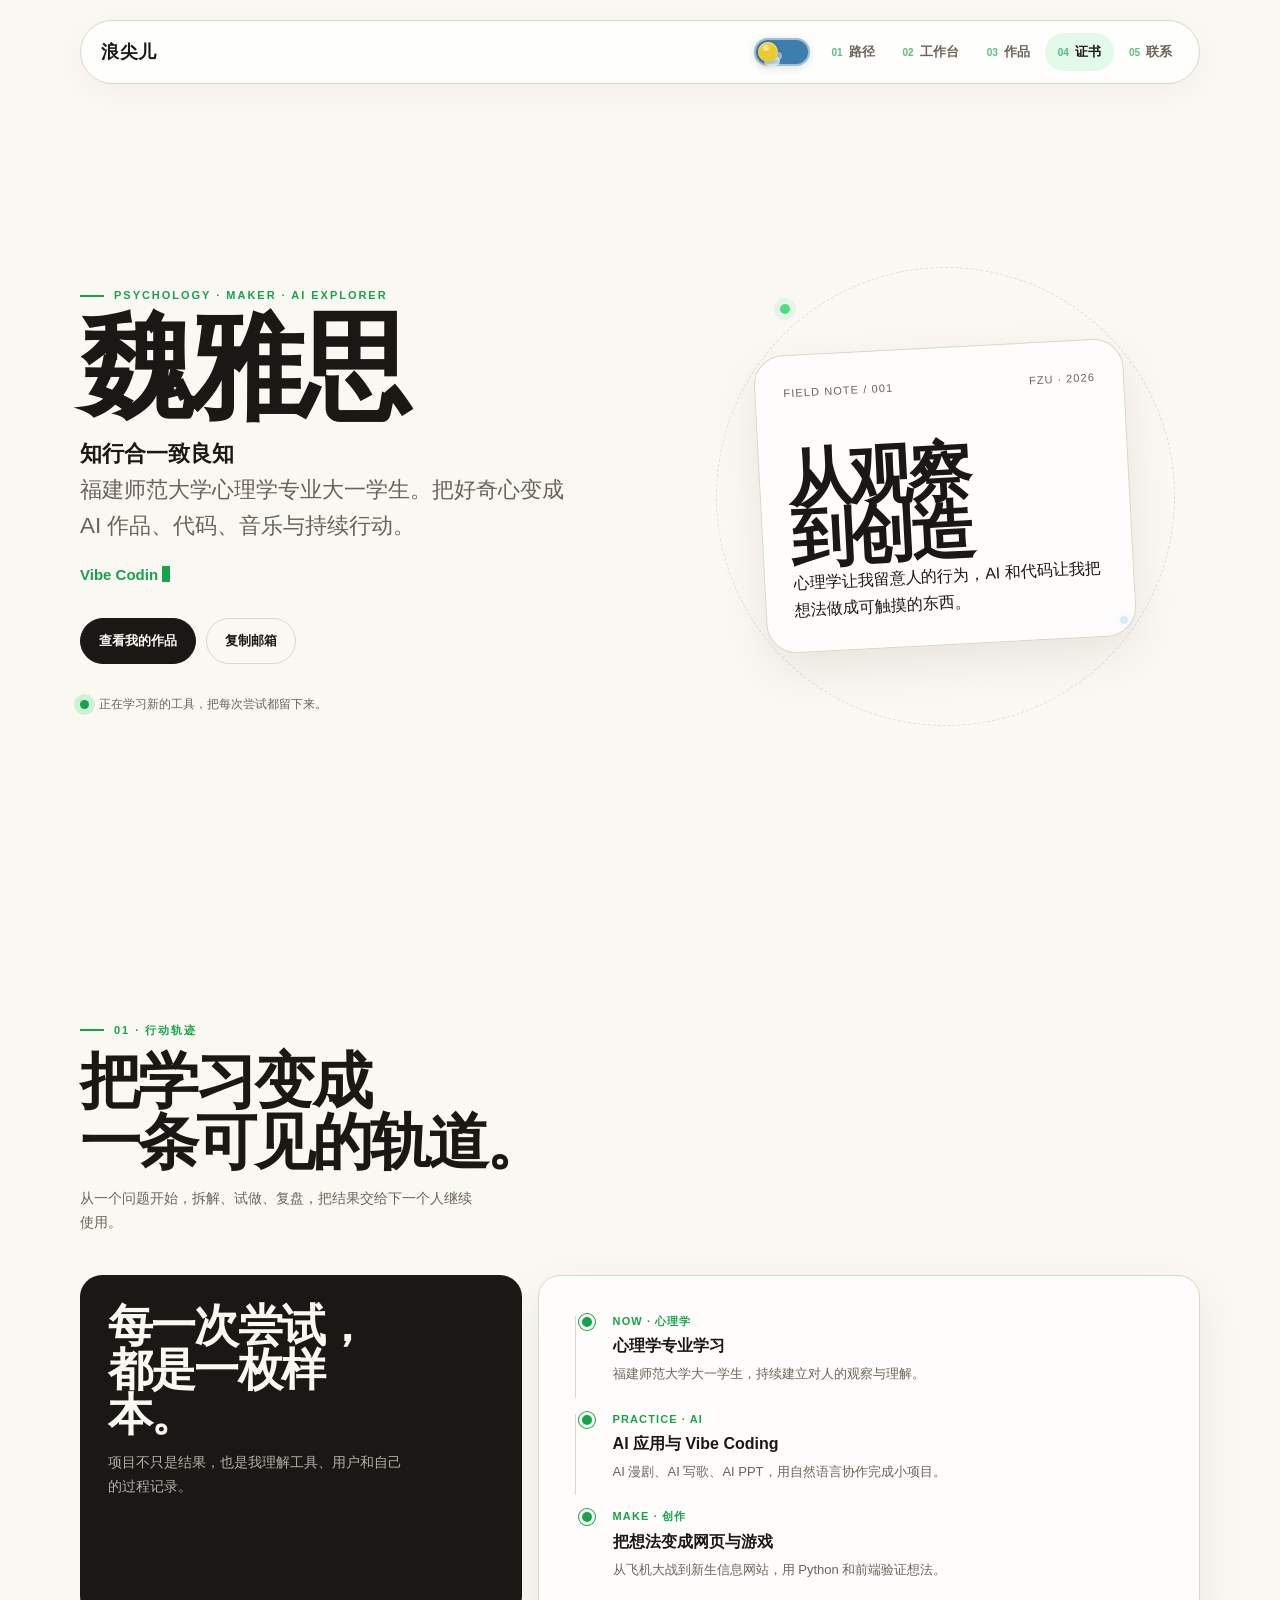
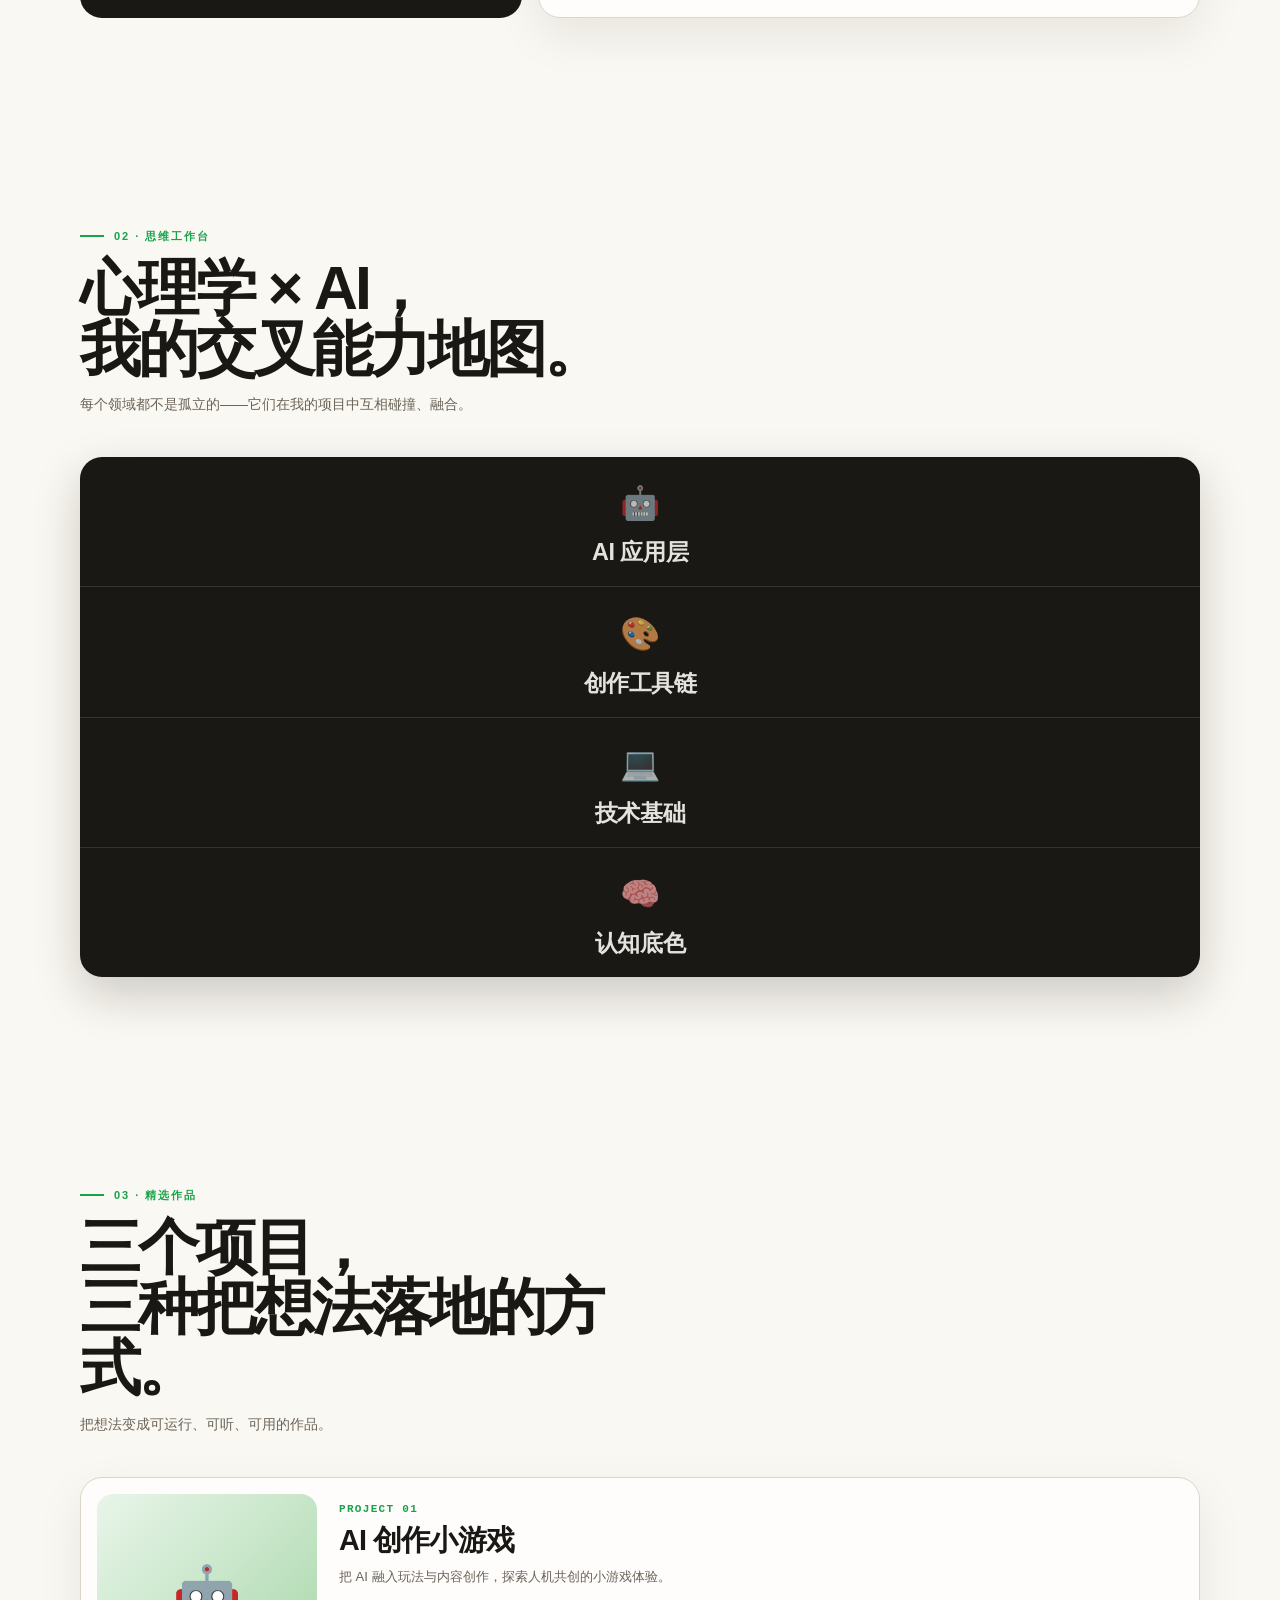
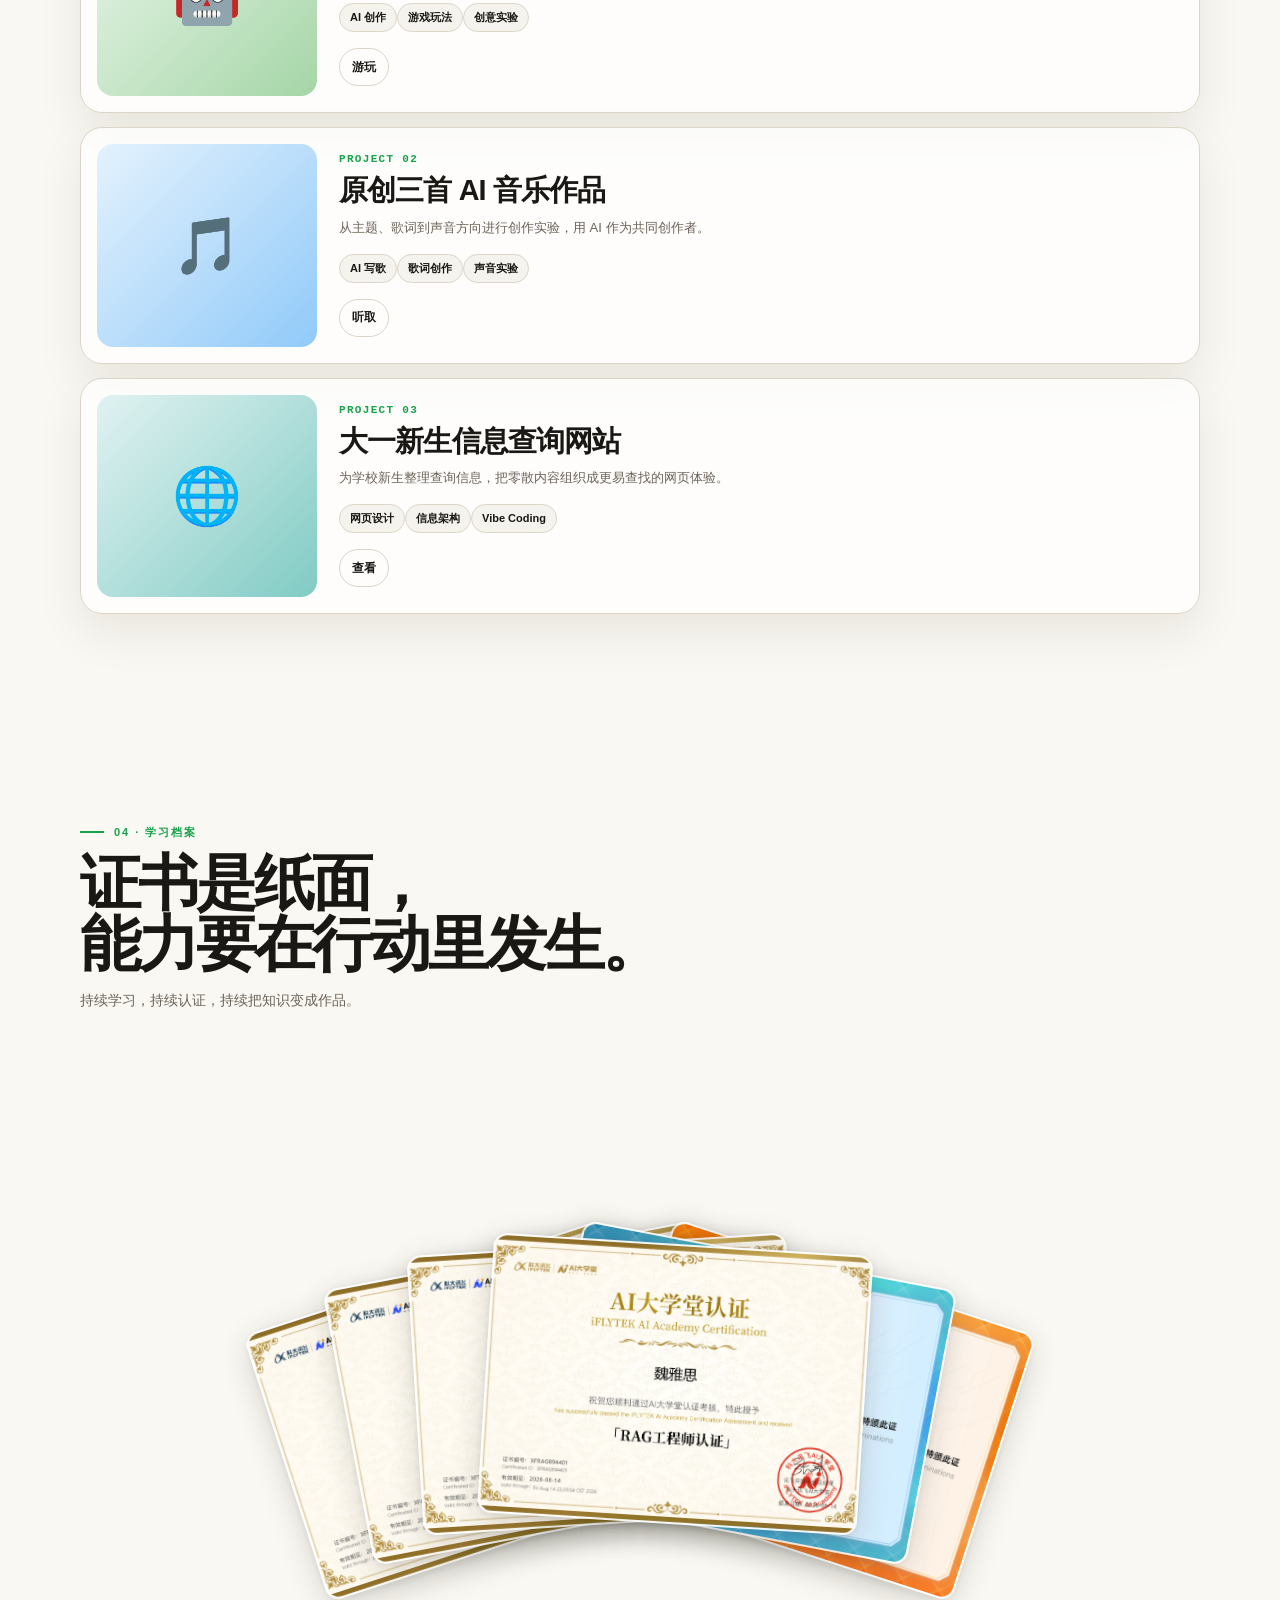
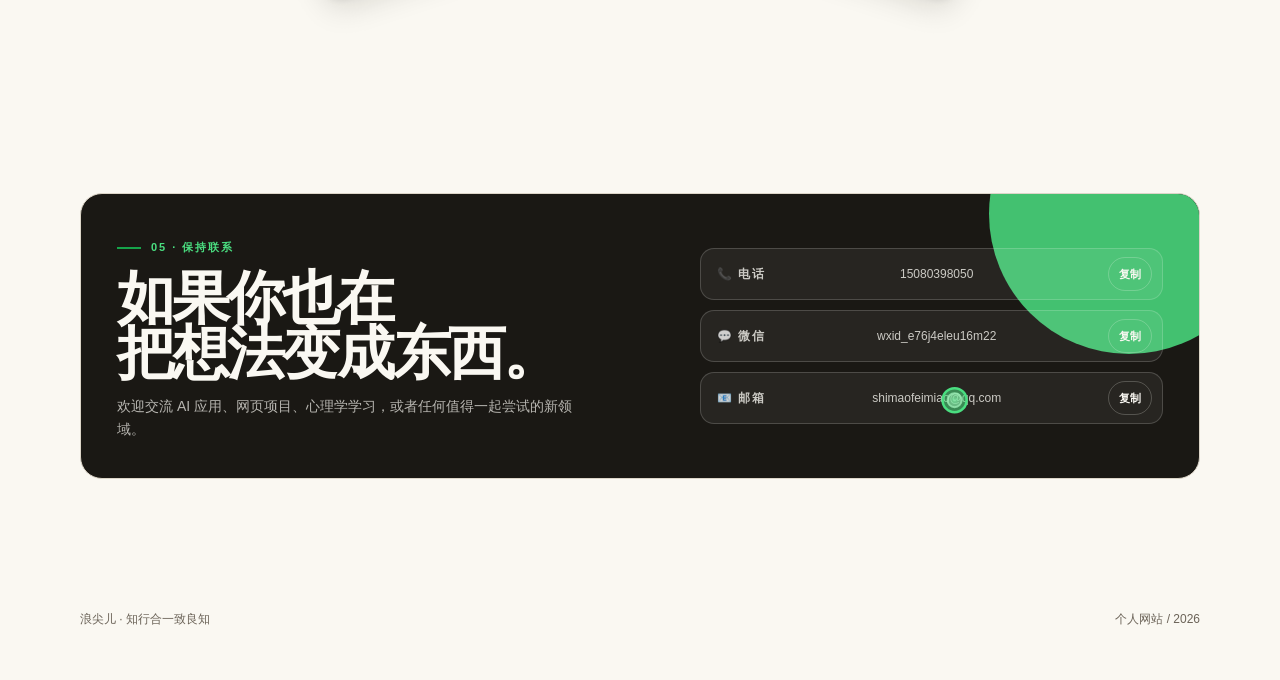
==== index.html @ ef7b61da "个人网站 v20260828：作品集+新生指南+游戏+AI音乐" ====
<!DOCTYPE html>
<html lang="zh-CN"><head>
<meta charset="utf-8">
<meta name="viewport" content="width=device-width, initial-scale=1">
<title>浪尖儿 · 知行合一致良知</title>
<script src="https://cdnjs.cloudflare.com/ajax/libs/gsap/3.12.5/gsap.min.js" defer=""></script>
<style>
:root{--paper:#faf8f2;--paper2:#f0ede4;--ink:#1a1814;--inks:#6b6358;--line:#dcd5c8;--acc:#4ade80;--accs:#16a34a;--blue:#38bdf8;--teal:#2dd4bf;--card:rgba(255,255,255,.76);--shadow:0 18px 48px rgba(20,16,8,.08);--radius:22px;--max:1120px;--font:"PingFang SC","Noto Sans SC","Microsoft YaHei",sans-serif}
[data-theme="dark"]{--paper:#13141a;--paper2:#1c1e26;--ink:#e8e6e0;--inks:#8a8478;--line:#2a2c36;--acc:#22c55e;--accs:#4ade80;--blue:#38bdf8;--teal:#2dd4bf;--card:rgba(28,30,38,.85);--shadow:0 18px 48px rgba(0,0,0,.35)}
*,*::before,*::after{box-sizing:border-box;margin:0;padding:0}
html{scroll-behavior:smooth}
body{font-family:var(--font);background:var(--paper);color:var(--ink);line-height:1.7;overflow-x:hidden;transition:background .4s ease,color .4s ease}
a{color:inherit;text-decoration:none}
button{font:inherit;color:inherit;border:none;background:none;cursor:pointer}
:focus-visible{outline:3px solid var(--accs);outline-offset:4px;border-radius:4px}


#progress{position:fixed;top:0;left:0;height:2px;z-index:50;background:linear-gradient(90deg,var(--accs),var(--teal),var(--blue));width:0%}

.nav{position:fixed;z-index:40;top:20px;left:50%;transform:translateX(-50%);width:min(calc(100% - 32px),var(--max));display:flex;align-items:center;justify-content:space-between;padding:12px 14px 12px 20px;border:1px solid var(--line);border-radius:999px;background:var(--card);box-shadow:0 8px 32px rgba(0,0,0,.04);backdrop-filter:blur(16px);-webkit-backdrop-filter:blur(16px)}
.brand-name{font-size:18px;font-weight:900;letter-spacing:.04em;color:var(--ink)}
.nav-links{display:flex;align-items:center;gap:2px}
.nav-link{display:inline-flex;align-items:center;gap:6px;padding:8px 13px;border-radius:999px;color:var(--inks);font-size:13px;font-weight:600;transition:color .25s,background .25s}
.nav-link:hover,.nav-link.active{color:var(--ink);background:rgba(74,222,128,.15)}
.nav-num{font-size:10px;font-weight:800;color:var(--accs);opacity:.7}

/* ===== Theme Toggle ===== */
.theme-toggle{position:relative;width:56px;height:28px;flex-shrink:0;margin-right:6px;cursor:pointer;background:var(--toggle-bg,#3D7EAE);border-radius:99px;border:2px solid rgba(255,255,255,.5);transition:background .4s cubic-bezier(.22,1,.36,1),border-color .3s;box-shadow:0 2px 8px rgba(0,0,0,.12);overflow:visible}
.theme-toggle .toggle-thumb{position:absolute;top:50%;left:2px;transform:translateY(-50%);width:20px;height:20px;border-radius:50%;background:#ECCA2F;box-shadow:0 2px 6px rgba(0,0,0,.2),inset 0 1px 2px rgba(255,255,255,.6);transition:all .4s cubic-bezier(.22,1,.36,1);z-index:2}
.theme-toggle .toggle-thumb::after{content:"";position:absolute;top:3px;left:5px;width:6px;height:6px;border-radius:50%;background:rgba(255,255,255,.5);box-shadow:0 0 0 2px rgba(255,200,50,.3)}
.theme-toggle .toggle-cloud{position:absolute;bottom:-2px;left:8px;width:16px;height:10px;background:rgba(255,255,255,.7);border-radius:99px;transition:all .4s cubic-bezier(.22,1,.36,1);z-index:1}
.theme-toggle .toggle-cloud::before{content:"";position:absolute;top:-4px;left:6px;width:12px;height:8px;background:rgba(255,255,255,.5);border-radius:99px}
.theme-toggle .toggle-star{position:absolute;color:#fff;font-size:8px;top:-8px;right:6px;opacity:0;transition:all .4s cubic-bezier(.22,1,.36,1);z-index:1;line-height:1}
.theme-toggle .toggle-star::before{content:"✦"}
.theme-toggle.dark{background:#1D1F2C;border-color:rgba(255,255,255,.2)}
.theme-toggle.dark .toggle-thumb{left:calc(100% - 22px);background:#C4C9D1;box-shadow:0 2px 6px rgba(0,0,0,.3),inset 0 1px 2px rgba(255,255,255,.3)}
.theme-toggle.dark .toggle-thumb::after{background:rgba(200,200,200,.3);box-shadow:0 0 0 1px rgba(200,200,200,.2)}
.theme-toggle.dark .toggle-cloud{opacity:0;transform:translateY(6px)}
.theme-toggle.dark .toggle-star{opacity:1;top:-2px;right:20px}
.theme-toggle.dark .toggle-star::before{content:"★"}

.wrap{width:min(calc(100% - 36px),var(--max));margin:0 auto;position:relative;z-index:1}
main{padding-top:120px}

.hero{min-height:88vh;display:grid;grid-template-columns:1fr 1fr;align-items:center;gap:clamp(40px,8vw,100px);padding:40px 0 80px}
.hero-copy{position:relative}
.eyebrow{display:inline-flex;align-items:center;gap:10px;color:var(--accs);font-size:11px;font-weight:800;letter-spacing:.18em;text-transform:uppercase}
.eyebrow::before{content:"";width:24px;height:2px;background:var(--accs)}
.hero-copy h1{font-size:clamp(4.2rem,9vw,8rem);line-height:.88;letter-spacing:-.06em;font-weight:900;margin-top:12px}
.hero-copy h1 .char{display:inline-block;transition:transform .35s ease,color .35s ease}
.hero-copy h1 .char:hover{transform:translateY(-10px) scale(1.12);color:var(--accs)}
.hero-tagline{font-size:clamp(1.1rem,2.2vw,1.4rem);color:var(--inks);margin-top:18px;max-width:520px;line-height:1.6}
.hero-tagline strong{color:var(--ink);font-weight:800}
.type-wrap{min-height:28px;margin-top:18px;color:var(--accs);font-weight:800;font-size:15px}
.type-line::after{content:"";display:inline-block;width:8px;height:1.1em;margin-left:4px;vertical-align:-.15em;background:currentColor;animation:blink 1s steps(1) infinite}
@keyframes blink{50%{opacity:0}}
.hero-actions{display:flex;flex-wrap:wrap;gap:10px;margin-top:28px}
.btn{min-height:46px;display:inline-flex;align-items:center;justify-content:center;gap:8px;padding:0 18px;border:1px solid var(--ink);border-radius:999px;background:var(--ink);color:var(--paper);font-weight:800;font-size:13px;transition:transform .25s,box-shadow .25s}
.btn:hover{transform:translateY(-3px);box-shadow:0 12px 28px rgba(20,16,8,.18)}
.btn.secondary{background:transparent;color:var(--ink);border-color:var(--line)}
.btn.secondary:hover{background:var(--paper2)}
.hero-note{display:flex;align-items:center;gap:10px;margin-top:30px;color:var(--inks);font-size:12px}
.status-dot{width:9px;height:9px;border-radius:50%;background:var(--accs);box-shadow:0 0 0 6px rgba(74,222,128,.25);animation:pulse-dot 2s ease-in-out infinite}
@keyframes pulse-dot{50%{box-shadow:0 0 0 12px rgba(74,222,128,.08)}}

.hero-visual{position:relative;min-height:480px;display:grid;place-items:center}
.orbit-ring{position:absolute;width:480px;max-width:90%;aspect-ratio:1;border:1px dashed rgba(26,24,20,.12);border-radius:50%;animation:orbit-spin 20s linear infinite}
.orbit-ring::before,.orbit-ring::after{content:"";position:absolute;border-radius:50%}
.orbit-ring::before{width:10px;height:10px;top:8%;left:14%;background:var(--acc);box-shadow:0 0 0 6px rgba(74,222,128,.12)}
.orbit-ring::after{width:8px;height:8px;right:10%;bottom:22%;background:var(--blue);box-shadow:0 0 0 5px rgba(56,189,248,.12)}
@keyframes orbit-spin{to{transform:rotate(360deg)}}
.hero-card{position:relative;z-index:2;width:min(100%,370px);padding:28px;border:1px solid var(--line);border-radius:30px;background:var(--card);box-shadow:var(--shadow);transform:rotate(-3deg);transition:transform .3s ease,box-shadow .3s ease,border-color .3s}
.hero-card:hover{box-shadow:0 30px 60px rgba(20,16,8,.15);border-color:var(--accs)}
.hero-card-top{display:flex;justify-content:space-between;align-items:center;color:var(--inks);font-size:11px;letter-spacing:.1em;text-transform:uppercase}
.hero-card h2{font-size:clamp(2rem,6vw,4rem);line-height:.93;letter-spacing:-.06em;margin-top:48px}

.section{padding:100px 0;scroll-margin-top:120px}
.section-head{margin-bottom:40px}
.section-head .eyebrow{margin-bottom:12px}
.section-head h2{font-size:clamp(2.2rem,5vw,3.8rem);line-height:1;letter-spacing:-.05em;max-width:620px}
.section-head p{max-width:400px;color:var(--inks);font-size:14px;margin-top:14px}

.track-wrap{display:grid;grid-template-columns:.4fr .6fr;gap:16px;align-items:stretch}
.track-intro{padding:28px;background:var(--ink);color:var(--paper);border-radius:var(--radius);position:relative;overflow:hidden;transition:transform .3s ease,box-shadow .3s ease}
.track-intro h3{position:relative;z-index:1;font-size:clamp(1.6rem,4vw,2.8rem);line-height:1;letter-spacing:-.04em;max-width:300px}
.track-intro p{position:relative;z-index:1;margin-top:14px;color:rgba(250,248,242,.68);font-size:14px;max-width:300px}
.timeline{padding:24px 28px;border:1px solid var(--line);border-radius:var(--radius);background:var(--card);box-shadow:var(--shadow)}
.timeline-item{position:relative;display:grid;grid-template-columns:20px 1fr;gap:14px;padding:12px;border-radius:14px;transition:background .25s,transform .25s,box-shadow .25s}
.timeline-item:hover{background:rgba(74,222,128,.06);transform:translateX(6px);box-shadow:0 4px 16px rgba(20,16,8,.06)}
.timeline-item::before{content:"";position:absolute;left:8px;top:16px;bottom:0;width:1px;background:var(--line)}
.timeline-item:last-child::before{display:none}
.node{position:relative;z-index:1;width:16px;height:16px;margin-top:2px;border:3px solid var(--paper);border-radius:50%;background:var(--accs);box-shadow:0 0 0 1px var(--accs);transition:box-shadow .3s,transform .3s}
.timeline-item:hover .node{box-shadow:0 0 0 8px rgba(74,222,128,.2);transform:scale(1.2)}
.timeline-meta{color:var(--accs);font-size:11px;font-weight:800;letter-spacing:.1em;text-transform:uppercase}
.timeline-item h3{font-size:16px;margin-top:2px}
.timeline-item p{margin-top:4px;color:var(--inks);font-size:13px}

.workbench{display:grid;grid-template-columns:repeat(2,1fr);gap:14px}
.skill-card{position:relative;min-height:220px;padding:26px;border:1px solid var(--line);border-radius:var(--radius);background:var(--card);box-shadow:var(--shadow);transition:transform .3s ease,border-color .3s,box-shadow .3s}
.skill-card:hover{transform:translateY(-5px);border-color:var(--accs);box-shadow:0 24px 48px rgba(20,16,8,.14)}
.skill-card .card-icon{font-size:2.4rem;margin-bottom:14px}
.skill-card h3{font-size:1.3rem;letter-spacing:-.03em;margin-bottom:8px}
.skill-card p{color:var(--inks);font-size:13px;line-height:1.6}
.skill-card .chip-row{display:flex;flex-wrap:wrap;gap:6px;margin-top:14px}
.chip{display:inline-flex;align-items:center;min-height:28px;padding:4px 10px;border:1px solid var(--line);border-radius:999px;background:rgba(240,237,228,.6);font-size:11px;font-weight:600}

/* ===== FlowingMenu (思维工作台) ===== */
.flow-wrap{width:100%;border-radius:var(--radius);overflow:hidden;background:var(--ink);box-shadow:0 18px 48px rgba(20,16,8,.2)}
.flow-menu{display:flex;flex-direction:column;height:520px;margin:0;padding:0}
.flow-item{flex:1;position:relative;overflow:hidden;border-top:1px solid rgba(250,248,242,.12);display:flex;align-items:center;justify-content:center}
.flow-item:first-child{border-top:none}
.flow-item-inner{text-align:center;position:relative;z-index:1;pointer-events:none;transition:opacity .3s;padding:0 24px}
.flow-item .flow-icon{display:block;font-size:clamp(1.8rem,3.6vh,2.2rem);margin-top:6px;margin-bottom:2px;opacity:.7;transition:opacity .3s,transform .3s}
.flow-item:hover .flow-icon{opacity:1;transform:scale(1.12)}
.flow-item .flow-title{display:block;font-size:clamp(1.1rem,2.6vh,1.5rem);font-weight:700;letter-spacing:-.02em;color:rgba(250,248,242,.9)}
.flow-marquee{position:absolute;top:0;left:0;overflow:hidden;width:100%;height:100%;pointer-events:none;transform:translate3d(0,101%,0)}
.flow-marquee-inner-wrap{height:100%;width:100%;overflow:hidden}
.flow-marquee-inner{display:flex;align-items:center;position:relative;height:100%;width:fit-content;will-change:transform}
.flow-marquee-part{display:flex;align-items:center;flex-shrink:0;gap:0}
.flow-marquee-part .chip{padding:6px 16px;border-radius:999px;background:rgba(22,163,74,.12);color:var(--accs);font-size:clamp(.8rem,1.6vh,.95rem);font-weight:600;white-space:nowrap;margin:0 6px;border:1px solid rgba(22,163,74,.2);transition:background .3s}
.flow-marquee-part .chip-divider{width:1px;height:24px;background:rgba(22,163,74,.2);margin:0 10px;flex-shrink:0}

@media(max-width:900px){.flow-menu{height:400px}.flow-item .flow-desc{font-size:11px;max-width:260px}.flow-marquee-part .chip{padding:4px 12px;font-size:12px}}
@media(max-width:500px){.flow-menu{height:340px}.flow-item .flow-desc{display:none}.flow-marquee-part .chip{padding:3px 10px;font-size:11px;margin:0 4px}}

.projects{display:grid;gap:14px}
.project-card{display:grid;grid-template-columns:220px 1fr;gap:22px;padding:16px;border:1px solid var(--line);border-radius:var(--radius);background:var(--card);box-shadow:var(--shadow);transition:transform .3s ease,border-color .3s,box-shadow .3s}
.project-card:hover{transform:translateY(-4px);border-color:var(--accs);box-shadow:0 24px 48px rgba(20,16,8,.12)}
.project-card.is-focused{border-color:var(--accs);box-shadow:0 28px 56px rgba(20,16,8,.16);transform:scale(1.02)}
.project-card.is-muted{opacity:.35;filter:saturate(.4)}
.project-thumb{position:relative;min-height:180px;border-radius:16px;overflow:hidden;display:grid;place-items:center}
.project-thumb .thumb-icon{font-size:3.5rem;animation:thumb-float 3s ease-in-out infinite;position:relative;z-index:1}
.project-thumb.p1{background:linear-gradient(135deg,#e8f5e9,#c8e6c9,#a5d6a7)}
.project-thumb.p2{background:linear-gradient(135deg,#e3f2fd,#bbdefb,#90caf9)}
.project-thumb.p3{background:linear-gradient(135deg,#e0f2f1,#b2dfdb,#80cbc4)}
@keyframes thumb-float{0%,100%{transform:translateY(0)}50%{transform:translateY(-8px)}}
.project-info{display:flex;flex-direction:column;justify-content:center;padding:10px 4px 10px 0}
.project-index{color:var(--accs);font:800 11px/1 monospace;letter-spacing:.12em}
.project-info h3{margin-top:10px;font-size:clamp(1.3rem,3vw,1.8rem);line-height:1.1;letter-spacing:-.03em}
.project-info>p{margin-top:10px;color:var(--inks);font-size:13px}
.project-info .chips{margin-top:14px}
.project-actions{display:flex;flex-wrap:wrap;gap:8px;margin-top:16px}
.project-actions a.text-btn{text-decoration:none;line-height:1;height:auto;color:var(--ink)}

.text-btn{min-height:38px;display:inline-flex;align-items:center;gap:6px;padding:6px 12px;border:1px solid var(--line);border-radius:999px;cursor:pointer;font-size:12px;font-weight:800;transition:background .2s,border-color .2s}
.text-btn:hover{background:var(--paper2);border-color:var(--inks)}
.text-btn.active{background:var(--acc);border-color:var(--ink);color:var(--ink)}

/* ===== Card Spread ===== */
.card-spread-section{position:relative;width:100%;min-height:660px;display:flex;align-items:center;justify-content:center;padding:0}
.card-spread{position:relative;width:100%;height:660px;display:flex;align-items:center;justify-content:center;cursor:default}
.spread-card{position:absolute;left:50%;top:50%;width:380px;height:280px;border-radius:14px;overflow:hidden;cursor:pointer;transition:transform .55s cubic-bezier(.22,1,.36,1),box-shadow .5s ease,opacity .4s ease;box-shadow:0 8px 32px rgba(20,16,8,.16),0 2px 8px rgba(20,16,8,.08);border:2px solid rgba(255,255,255,.9);will-change:transform;backface-visibility:hidden}
.spread-card img{width:100%;height:100%;object-fit:cover;display:block;pointer-events:none;user-select:none}
.spread-card .card-label{position:absolute;bottom:0;left:0;right:0;padding:10px 14px;background:linear-gradient(transparent,rgba(0,0,0,.65));color:#fff;font-size:12px;font-weight:600;letter-spacing:.03em;opacity:0;transition:opacity .4s ease;pointer-events:none}
.spread-card:hover .card-label{opacity:1}
.spread-card:hover{box-shadow:0 12px 40px rgba(20,16,8,.22),0 2px 8px rgba(20,16,8,.1);border-color:#fff}
.spread-card:active{transform:scale(.97)!important}

/* ===== Lightbox ===== */
.lightbox{position:fixed;z-index:100;inset:0;display:flex;align-items:center;justify-content:center;background:rgba(10,8,6,.8);backdrop-filter:blur(12px);-webkit-backdrop-filter:blur(12px);opacity:0;pointer-events:none;transition:opacity .4s ease}
.lightbox.open{opacity:1;pointer-events:auto}
.lightbox-img{max-width:90vw;max-height:90vh;border-radius:16px;box-shadow:0 30px 80px rgba(0,0,0,.5);transform:scale(.92);transition:transform .5s cubic-bezier(.22,1,.36,1);object-fit:contain}
.lightbox.open .lightbox-img{transform:scale(1)}
.lightbox-close{position:absolute;top:24px;right:24px;width:44px;height:44px;border-radius:50%;border:1px solid rgba(255,255,255,.2);background:rgba(0,0,0,.3);color:#fff;font-size:22px;display:flex;align-items:center;justify-content:center;cursor:pointer;transition:background .3s,transform .3s}
.lightbox-close:hover{background:rgba(255,255,255,.15);transform:scale(1.1)}
.lightbox-nav{position:absolute;top:50%;transform:translateY(-50%);width:48px;height:48px;border-radius:50%;border:1px solid rgba(255,255,255,.15);background:rgba(0,0,0,.25);color:#fff;font-size:20px;display:flex;align-items:center;justify-content:center;cursor:pointer;transition:background .3s,transform .3s;user-select:none}
.lightbox-nav:hover{background:rgba(255,255,255,.12);transform:translateY(-50%) scale(1.1)}
.lightbox-nav.prev{left:24px}
.lightbox-nav.next{right:24px}
.lightbox-counter{position:absolute;bottom:28px;left:50%;transform:translateX(-50%);color:rgba(255,255,255,.6);font-size:13px;font-weight:600;letter-spacing:.08em;background:rgba(0,0,0,.3);padding:6px 16px;border-radius:999px;border:1px solid rgba(255,255,255,.1)}

.contact-wrap{display:grid;grid-template-columns:1.2fr 1fr;gap:28px;padding:36px;border:1px solid var(--line);border-radius:var(--radius);background:var(--ink);color:var(--paper);position:relative;overflow:hidden}
.contact-wrap::after{content:"";position:absolute;width:280px;height:280px;right:-70px;top:-120px;border-radius:50%;background:var(--acc);opacity:.85}
.contact-wrap>*{position:relative;z-index:1}
.contact-wrap h2{font-size:clamp(2rem,5vw,3.6rem);line-height:.95;letter-spacing:-.05em}
.contact-wrap>div>p{margin-top:14px;color:rgba(250,248,242,.7);font-size:14px;max-width:480px}
.contact-list{display:grid;gap:10px;align-content:center}
.contact-row{min-height:50px;display:flex;align-items:center;justify-content:space-between;gap:10px;padding:8px 10px 8px 16px;border:1px solid rgba(250,248,242,.18);border-radius:14px;background:rgba(250,248,242,.06);transition:border-color .3s,background .3s}
.contact-row:hover{border-color:rgba(250,248,242,.35);background:rgba(250,248,242,.1)}
.contact-label{font-size:10px;font-weight:800;letter-spacing:.12em;text-transform:uppercase;color:var(--acc);min-width:40px}
.contact-row span{min-width:0;overflow:hidden;text-overflow:ellipsis;white-space:nowrap;color:rgba(250,248,242,.78);font-size:12px}
.copy-btn{min-height:34px;padding:5px 10px;border:1px solid rgba(250,248,242,.22);border-radius:999px;cursor:pointer;color:var(--paper);font-size:11px;font-weight:800;transition:background .2s,color .2s}
.copy-btn:hover{background:var(--paper);color:var(--ink)}

/* ===== Section spacing tweaks ===== */
#credentials.section{padding-bottom:40px}
#contact.section{padding-top:40px}

/* ===== Dark mode extras ===== */
[data-theme="dark"] .toast{background:rgba(28,30,38,.96);border-color:rgba(232,230,224,.15)}
[data-theme="dark"] .hero-card{background:var(--card);border-color:var(--line)}
[data-theme="dark"] .contact-wrap{background:#1c1e26}
[data-theme="dark"] .nav{backdrop-filter:blur(16px);-webkit-backdrop-filter:blur(16px)}

#phoneCanvas{position:absolute;z-index:2;top:0;left:0;width:100%;height:100%;pointer-events:none}

footer{padding:30px 0 50px;display:flex;justify-content:space-between;gap:14px;color:var(--inks);font-size:12px}

.toast{position:fixed;z-index:60;left:50%;bottom:28px;transform:translate(-50%,16px);opacity:0;pointer-events:none;padding:10px 16px;border:1px solid rgba(26,24,20,.15);border-radius:999px;background:rgba(26,24,20,.92);color:var(--paper);font-size:12px;box-shadow:0 12px 28px rgba(0,0,0,.16);transition:opacity .22s,transform .22s}
.toast.show{opacity:1;transform:translate(-50%,0)}

.confetti{position:fixed;z-index:80;pointer-events:none;animation:confetti-fly 1s forwards}
@keyframes confetti-fly{to{transform:translate3d(var(--x),var(--y),0) rotate(var(--r));opacity:0}}

.reveal{opacity:0;transform:translateY(32px);transition:opacity .75s cubic-bezier(.2,.7,.2,1),transform .75s cubic-bezier(.2,.7,.2,1)}
.reveal.visible{opacity:1;transform:none}

.tilt-card{transition:transform .3s ease,box-shadow .3s ease,border-color .3s}

@media(max-width:900px){
	  .hero{grid-template-columns:1fr;min-height:auto;padding-top:20px}
	  .hero-visual{min-height:380px}
	  .track-wrap,.workbench,.contact-wrap{grid-template-columns:1fr}
	  .project-card{grid-template-columns:1fr;gap:12px;padding:12px}
	  .project-thumb{min-height:140px}
	  .nav-link span:last-child{display:none}
	  .card-spread-section{min-height:360px;padding:0}
		  .card-spread{height:360px}
		  .spread-card{width:260px;height:192px;border-radius:10px}
	  .lightbox-nav{width:40px;height:40px;font-size:16px}
	  .lightbox-nav.prev{left:12px}
	  .lightbox-nav.next{right:12px}
	  .lightbox-close{top:16px;right:16px;width:38px;height:38px;font-size:18px}
	}
	@media(max-width:500px){
	  .workbench{grid-template-columns:1fr}
	  .nav{padding:10px 10px 10px 14px}
	  .brand-name{font-size:15px}
	  .nav-link{padding:6px 8px;font-size:11px}
	  h1{font-size:3.2rem}
	  .hero-card h2{font-size:1.8rem}
	  .section{padding:64px 0}
	  .contact-wrap{padding:22px 16px}
	  .card-spread-section{min-height:auto;padding:10px 0}
	  .card-spread{height:auto;display:grid;grid-template-columns:1fr 1fr;gap:12px;padding:0 10px}
	  .spread-card{position:relative;width:100%;height:auto;aspect-ratio:4/3;border-radius:10px;transform:none!important;z-index:auto!important}
	  .spread-card .card-label{opacity:1;font-size:10px;padding:8px 10px}
	  .lightbox-img{max-width:96vw;max-height:70vh}
	  .lightbox-nav{width:34px;height:34px;font-size:14px}
	  .lightbox-nav.prev{left:6px}
	  .lightbox-nav.next{right:6px}
	}
</style>
</head>
<body>


<div id="progress" aria-hidden="true" style="width: 99.9935%;"></div>

<nav class="nav" aria-label="主导航">
  <a class="brand-name" href="#top">浪尖儿</a>
  <div style="display:flex;align-items:center;gap:2px">
    <div class="theme-toggle" id="themeToggle" role="button" aria-label="切换主题" tabindex="0">
      <div class="toggle-thumb"></div>
      <div class="toggle-cloud"></div>
      <div class="toggle-star"></div>
    </div>
    <div class="nav-links">
    <a class="nav-link" href="#path"><span class="nav-num">01</span><span>路径</span></a>
    <a class="nav-link" href="#workbench-section"><span class="nav-num">02</span><span>工作台</span></a>
    <a class="nav-link" href="#work"><span class="nav-num">03</span><span>作品</span></a>
    <a class="nav-link" href="#credentials"><span class="nav-num">04</span><span>证书</span></a>
    <a class="nav-link active" href="#contact"><span class="nav-num">05</span><span>联系</span></a>
  </div>
</div></nav>

<main id="top">
  <section class="hero wrap" id="hero-section">
    <div class="hero-copy reveal visible" style="transition-delay: 0ms;">
      <span class="eyebrow">Psychology · Maker · AI Explorer</span>
      <h1 id="heroTitle" style="position: relative;"><span class="char">魏</span><span class="char">雅</span><span class="char">思</span></h1>
      <p class="hero-tagline"><strong>知行合一致良知</strong><br>福建师范大学心理学专业大一学生。把好奇心变成 AI 作品、代码、音乐与持续行动。</p>
      <div class="type-wrap" aria-live="polite"><span class="type-line" id="typeLine">心理学观察者</span></div>
      <div class="hero-actions">
        <a class="btn" href="#work">查看我的作品</a>
        <button class="btn secondary" type="button" data-copy="shimaofeimiao@qq.com">复制邮箱</button>
      </div>
      <div class="hero-note"><span class="status-dot" aria-hidden="true"></span><span>正在学习新的工具，把每次尝试都留下来。</span></div>
    </div>
    <div class="hero-visual reveal visible" style="transition-delay: 40ms;">
      <div class="orbit-ring" aria-hidden="true"></div>
      <article class="hero-card tilt-card" id="heroCard">
        <div class="hero-card-top"><span>field note / 001</span><span>FZU · 2026</span></div>
        <h2>从观察<br>到创造</h2>
        <p>心理学让我留意人的行为，AI 和代码让我把想法做成可触摸的东西。</p>
      </article>
    </div>
  </section>

  <section class="section wrap" id="path">
    <div class="section-head reveal visible" style="transition-delay: 80ms;"><span class="eyebrow">01 · 行动轨迹</span><h2>把学习变成<br>一条可见的轨道。</h2><p>从一个问题开始，拆解、试做、复盘，把结果交给下一个人继续使用。</p></div>
    <div class="track-wrap reveal visible" style="transition-delay: 120ms;">
      <article class="track-intro tilt-card"><h3>每一次尝试，都是一枚样本。</h3><p>项目不只是结果，也是我理解工具、用户和自己的过程记录。</p></article>
      <div class="timeline">
        <article class="timeline-item"><span class="node" aria-hidden="true"></span><div><div class="timeline-meta">Now · 心理学</div><h3>心理学专业学习</h3><p>福建师范大学大一学生，持续建立对人的观察与理解。</p></div></article>
        <article class="timeline-item"><span class="node" aria-hidden="true"></span><div><div class="timeline-meta">Practice · AI</div><h3>AI 应用与 Vibe Coding</h3><p>AI 漫剧、AI 写歌、AI PPT，用自然语言协作完成小项目。</p></div></article>
        <article class="timeline-item"><span class="node" aria-hidden="true"></span><div><div class="timeline-meta">Make · 创作</div><h3>把想法变成网页与游戏</h3><p>从飞机大战到新生信息网站，用 Python 和前端验证想法。</p></div></article>
      </div>
    </div>
  </section>

  <section class="section wrap" id="workbench-section">
    <div class="section-head reveal visible" style="transition-delay: 160ms;"><span class="eyebrow">02 · 思维工作台</span><h2>心理学 × AI，<br>我的交叉能力地图。</h2><p>每个领域都不是孤立的——它们在我的项目中互相碰撞、融合。</p></div>
    <div class="flow-wrap reveal visible" style="transition-delay: 180ms;">
      <div class="flow-menu" id="flowMenu">
        <div class="flow-item">
          <div class="flow-item-inner">
            <span class="flow-icon">🤖</span>
            <span class="flow-title">AI 应用层</span>
          </div>
          <div class="flow-marquee" style="background: rgba(240, 237, 228, 0.95); translate: none; rotate: none; scale: none; transform: translate(0px, 101%);">
            <div class="flow-marquee-inner-wrap" style="translate: none; rotate: none; scale: none; transform: translate(0px, -101%);">
              <div class="flow-marquee-inner" style="translate: none; rotate: none; scale: none; transform: translate3d(-10.1267px, 0px, 0px);">
                <div class="flow-marquee-part"><span class="chip">AI 漫剧</span><span class="chip-divider"></span><span class="chip">AI 写歌</span><span class="chip-divider"></span><span class="chip">AI PPT</span><span class="chip-divider"></span><span class="chip">Vibe Coding</span><span class="chip-divider"></span><span class="chip">Agent 协同</span><span class="chip-divider"></span><span class="chip">AIGC 前端网页</span><span class="chip-divider"></span><span class="chip desc-chip">提示词工程 · 模型能力边界 · 把 AI 当作创作搭档</span></div>
              <div class="flow-marquee-part"><span class="chip">AI 漫剧</span><span class="chip-divider"></span><span class="chip">AI 写歌</span><span class="chip-divider"></span><span class="chip">AI PPT</span><span class="chip-divider"></span><span class="chip">Vibe Coding</span><span class="chip-divider"></span><span class="chip">Agent 协同</span><span class="chip-divider"></span><span class="chip">AIGC 前端网页</span><span class="chip-divider"></span><span class="chip desc-chip">提示词工程 · 模型能力边界 · 把 AI 当作创作搭档</span></div><div class="flow-marquee-part"><span class="chip">AI 漫剧</span><span class="chip-divider"></span><span class="chip">AI 写歌</span><span class="chip-divider"></span><span class="chip">AI PPT</span><span class="chip-divider"></span><span class="chip">Vibe Coding</span><span class="chip-divider"></span><span class="chip">Agent 协同</span><span class="chip-divider"></span><span class="chip">AIGC 前端网页</span><span class="chip-divider"></span><span class="chip desc-chip">提示词工程 · 模型能力边界 · 把 AI 当作创作搭档</span></div><div class="flow-marquee-part"><span class="chip">AI 漫剧</span><span class="chip-divider"></span><span class="chip">AI 写歌</span><span class="chip-divider"></span><span class="chip">AI PPT</span><span class="chip-divider"></span><span class="chip">Vibe Coding</span><span class="chip-divider"></span><span class="chip">Agent 协同</span><span class="chip-divider"></span><span class="chip">AIGC 前端网页</span><span class="chip-divider"></span><span class="chip desc-chip">提示词工程 · 模型能力边界 · 把 AI 当作创作搭档</span></div></div>
            </div>
          </div>
        </div>
        <div class="flow-item">
          <div class="flow-item-inner">
            <span class="flow-icon">🎨</span>
            <span class="flow-title">创作工具链</span>
          </div>
          <div class="flow-marquee" style="background: rgba(240, 237, 228, 0.95); translate: none; rotate: none; scale: none; transform: translate(0px, 101%);">
            <div class="flow-marquee-inner-wrap" style="translate: none; rotate: none; scale: none; transform: translate(0px, -101%);">
              <div class="flow-marquee-inner" style="translate: none; rotate: none; scale: none; transform: translate3d(-16.0765px, 0px, 0px);">
                <div class="flow-marquee-part"><span class="chip">视频剪辑</span><span class="chip-divider"></span><span class="chip">PPT 制作</span><span class="chip-divider"></span><span class="chip">原创音乐</span><span class="chip-divider"></span><span class="chip">文案编写</span><span class="chip-divider"></span><span class="chip">海报构思</span><span class="chip-divider"></span><span class="chip desc-chip">从视频剪辑到 PPT 设计 · 用完整工具链把想法做成成品</span></div>
              <div class="flow-marquee-part"><span class="chip">视频剪辑</span><span class="chip-divider"></span><span class="chip">PPT 制作</span><span class="chip-divider"></span><span class="chip">原创音乐</span><span class="chip-divider"></span><span class="chip">文案编写</span><span class="chip-divider"></span><span class="chip">海报构思</span><span class="chip-divider"></span><span class="chip desc-chip">从视频剪辑到 PPT 设计 · 用完整工具链把想法做成成品</span></div><div class="flow-marquee-part"><span class="chip">视频剪辑</span><span class="chip-divider"></span><span class="chip">PPT 制作</span><span class="chip-divider"></span><span class="chip">原创音乐</span><span class="chip-divider"></span><span class="chip">文案编写</span><span class="chip-divider"></span><span class="chip">海报构思</span><span class="chip-divider"></span><span class="chip desc-chip">从视频剪辑到 PPT 设计 · 用完整工具链把想法做成成品</span></div><div class="flow-marquee-part"><span class="chip">视频剪辑</span><span class="chip-divider"></span><span class="chip">PPT 制作</span><span class="chip-divider"></span><span class="chip">原创音乐</span><span class="chip-divider"></span><span class="chip">文案编写</span><span class="chip-divider"></span><span class="chip">海报构思</span><span class="chip-divider"></span><span class="chip desc-chip">从视频剪辑到 PPT 设计 · 用完整工具链把想法做成成品</span></div></div>
            </div>
          </div>
        </div>
        <div class="flow-item">
          <div class="flow-item-inner">
            <span class="flow-icon">💻</span>
            <span class="flow-title">技术基础</span>
          </div>
          <div class="flow-marquee" style="background: rgba(240, 237, 228, 0.95); translate: none; rotate: none; scale: none; transform: translate(0px, 101%);">
            <div class="flow-marquee-inner-wrap" style="translate: none; rotate: none; scale: none; transform: translate(0px, -101%);">
              <div class="flow-marquee-inner" style="translate: none; rotate: none; scale: none; transform: translate3d(-9.0107px, 0px, 0px);">
                <div class="flow-marquee-part"><span class="chip">Python 基础</span><span class="chip-divider"></span><span class="chip">HTML/CSS/JS</span><span class="chip-divider"></span><span class="chip">交互原型</span><span class="chip-divider"></span><span class="chip">Excel 表格处理</span><span class="chip-divider"></span><span class="chip desc-chip">用代码验证想法 · 让设计不只是视觉</span></div>
              <div class="flow-marquee-part"><span class="chip">Python 基础</span><span class="chip-divider"></span><span class="chip">HTML/CSS/JS</span><span class="chip-divider"></span><span class="chip">交互原型</span><span class="chip-divider"></span><span class="chip">Excel 表格处理</span><span class="chip-divider"></span><span class="chip desc-chip">用代码验证想法 · 让设计不只是视觉</span></div><div class="flow-marquee-part"><span class="chip">Python 基础</span><span class="chip-divider"></span><span class="chip">HTML/CSS/JS</span><span class="chip-divider"></span><span class="chip">交互原型</span><span class="chip-divider"></span><span class="chip">Excel 表格处理</span><span class="chip-divider"></span><span class="chip desc-chip">用代码验证想法 · 让设计不只是视觉</span></div><div class="flow-marquee-part"><span class="chip">Python 基础</span><span class="chip-divider"></span><span class="chip">HTML/CSS/JS</span><span class="chip-divider"></span><span class="chip">交互原型</span><span class="chip-divider"></span><span class="chip">Excel 表格处理</span><span class="chip-divider"></span><span class="chip desc-chip">用代码验证想法 · 让设计不只是视觉</span></div></div>
            </div>
          </div>
        </div>
        <div class="flow-item">
          <div class="flow-item-inner">
            <span class="flow-icon">🧠</span>
            <span class="flow-title">认知底色</span>
          </div>
          <div class="flow-marquee" style="background: rgba(240, 237, 228, 0.95); translate: none; rotate: none; scale: none; transform: translate(0px, 101%);">
            <div class="flow-marquee-inner-wrap" style="translate: none; rotate: none; scale: none; transform: translate(0px, -101%);">
              <div class="flow-marquee-inner" style="translate: none; rotate: none; scale: none; transform: translate3d(-29.67px, 0px, 0px);">
                <div class="flow-marquee-part"><span class="chip">阅读</span><span class="chip-divider"></span><span class="chip">传统文化</span><span class="chip-divider"></span><span class="chip">跳绳锻炼</span><span class="chip-divider"></span><span class="chip">持续尝试</span><span class="chip-divider"></span><span class="chip">羽毛球</span><span class="chip-divider"></span><span class="chip">中医</span><span class="chip-divider"></span><span class="chip">养生</span><span class="chip-divider"></span><span class="chip">易经</span><span class="chip-divider"></span><span class="chip">倪师</span><span class="chip-divider"></span><span class="chip desc-chip">心理学训练 · 传统文化与玄学 · 另一套观察世界的视角</span></div>
              <div class="flow-marquee-part"><span class="chip">阅读</span><span class="chip-divider"></span><span class="chip">传统文化</span><span class="chip-divider"></span><span class="chip">跳绳锻炼</span><span class="chip-divider"></span><span class="chip">持续尝试</span><span class="chip-divider"></span><span class="chip">羽毛球</span><span class="chip-divider"></span><span class="chip">中医</span><span class="chip-divider"></span><span class="chip">养生</span><span class="chip-divider"></span><span class="chip">易经</span><span class="chip-divider"></span><span class="chip">倪师</span><span class="chip-divider"></span><span class="chip desc-chip">心理学训练 · 传统文化与玄学 · 另一套观察世界的视角</span></div><div class="flow-marquee-part"><span class="chip">阅读</span><span class="chip-divider"></span><span class="chip">传统文化</span><span class="chip-divider"></span><span class="chip">跳绳锻炼</span><span class="chip-divider"></span><span class="chip">持续尝试</span><span class="chip-divider"></span><span class="chip">羽毛球</span><span class="chip-divider"></span><span class="chip">中医</span><span class="chip-divider"></span><span class="chip">养生</span><span class="chip-divider"></span><span class="chip">易经</span><span class="chip-divider"></span><span class="chip">倪师</span><span class="chip-divider"></span><span class="chip desc-chip">心理学训练 · 传统文化与玄学 · 另一套观察世界的视角</span></div><div class="flow-marquee-part"><span class="chip">阅读</span><span class="chip-divider"></span><span class="chip">传统文化</span><span class="chip-divider"></span><span class="chip">跳绳锻炼</span><span class="chip-divider"></span><span class="chip">持续尝试</span><span class="chip-divider"></span><span class="chip">羽毛球</span><span class="chip-divider"></span><span class="chip">中医</span><span class="chip-divider"></span><span class="chip">养生</span><span class="chip-divider"></span><span class="chip">易经</span><span class="chip-divider"></span><span class="chip">倪师</span><span class="chip-divider"></span><span class="chip desc-chip">心理学训练 · 传统文化与玄学 · 另一套观察世界的视角</span></div></div>
            </div>
          </div>
        </div>
      </div>
    </div>
  </section>

  <section class="section wrap" id="work">
    <div class="section-head reveal visible" style="transition-delay: 180ms;"><span class="eyebrow">03 · 精选作品</span><h2>三个项目，<br>三种把想法落地的方式。</h2><p>把想法变成可运行、可听、可用的作品。</p></div>
    <div class="projects reveal visible" id="projectList" style="transition-delay: 180ms;">
      <article class="project-card" data-kind="code"><div class="project-thumb p1"><span class="thumb-icon">🤖</span></div><div class="project-info" style="position: relative;"><div class="project-index">PROJECT 01</div><h3>AI 创作小游戏</h3><p>把 AI 融入玩法与内容创作，探索人机共创的小游戏体验。</p><div class="chips"><span class="chip">AI 创作</span><span class="chip">游戏玩法</span><span class="chip">创意实验</span></div><div class="project-actions"><a class="text-btn" href="./games.html">游玩</a></div></div></article>
      <article class="project-card" data-kind="creative"><div class="project-thumb p2"><span class="thumb-icon">🎵</span></div><div class="project-info"><div class="project-index">PROJECT 02</div><h3>原创三首 AI 音乐作品</h3><p>从主题、歌词到声音方向进行创作实验，用 AI 作为共同创作者。</p><div class="chips"><span class="chip">AI 写歌</span><span class="chip">歌词创作</span><span class="chip">声音实验</span></div><div class="project-actions"><button class="text-btn" type="button" data-player-open>听取</button></div></div></article>
      <article class="project-card" data-kind="code"><div class="project-thumb p3"><span class="thumb-icon">🌐</span></div><div class="project-info"><div class="project-index">PROJECT 03</div><h3>大一新生信息查询网站</h3><p>为学校新生整理查询信息，把零散内容组织成更易查找的网页体验。</p><div class="chips"><span class="chip">网页设计</span><span class="chip">信息架构</span><span class="chip">Vibe Coding</span></div><div class="project-actions"><a class="text-btn" href="./freshman-guide.html">查看</a></div></div></article>
    </div>
  </section>

  <section class="section wrap" id="credentials">
    <div class="section-head reveal visible" style="transition-delay: 180ms;"><span class="eyebrow">04 · 学习档案</span><h2>证书是纸面，<br>能力要在行动里发生。</h2><p>持续学习，持续认证，持续把知识变成作品。</p></div>
    <div class="card-spread-section reveal visible" style="transition-delay: 180ms;">
      <div class="card-spread" id="cardSpread">
        <div class="spread-card" data-index="0" data-label="科大讯飞 · Prompt工程师认证" style="transform: translate(calc(-50% - 173px), calc(-50% + 27.4px)) rotate(-18deg); z-index: 3;">
          <img src="[data-uri]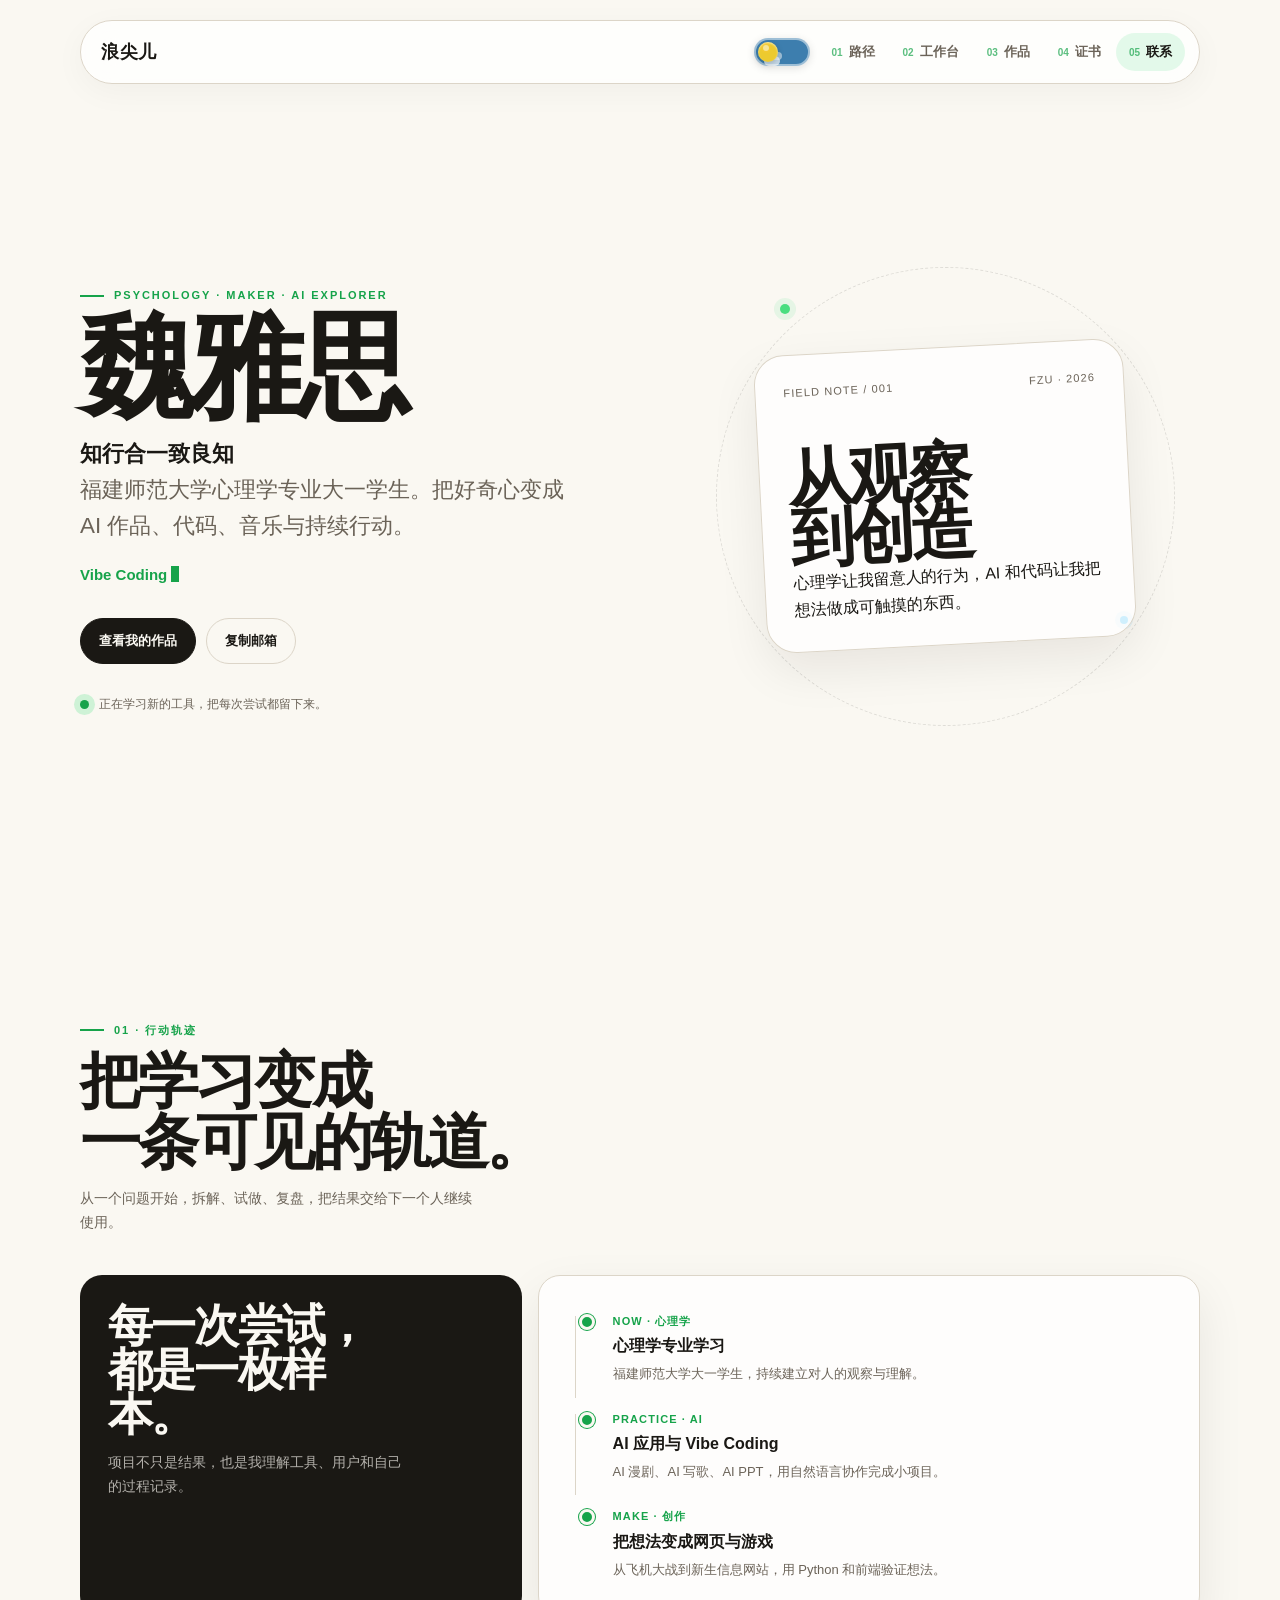
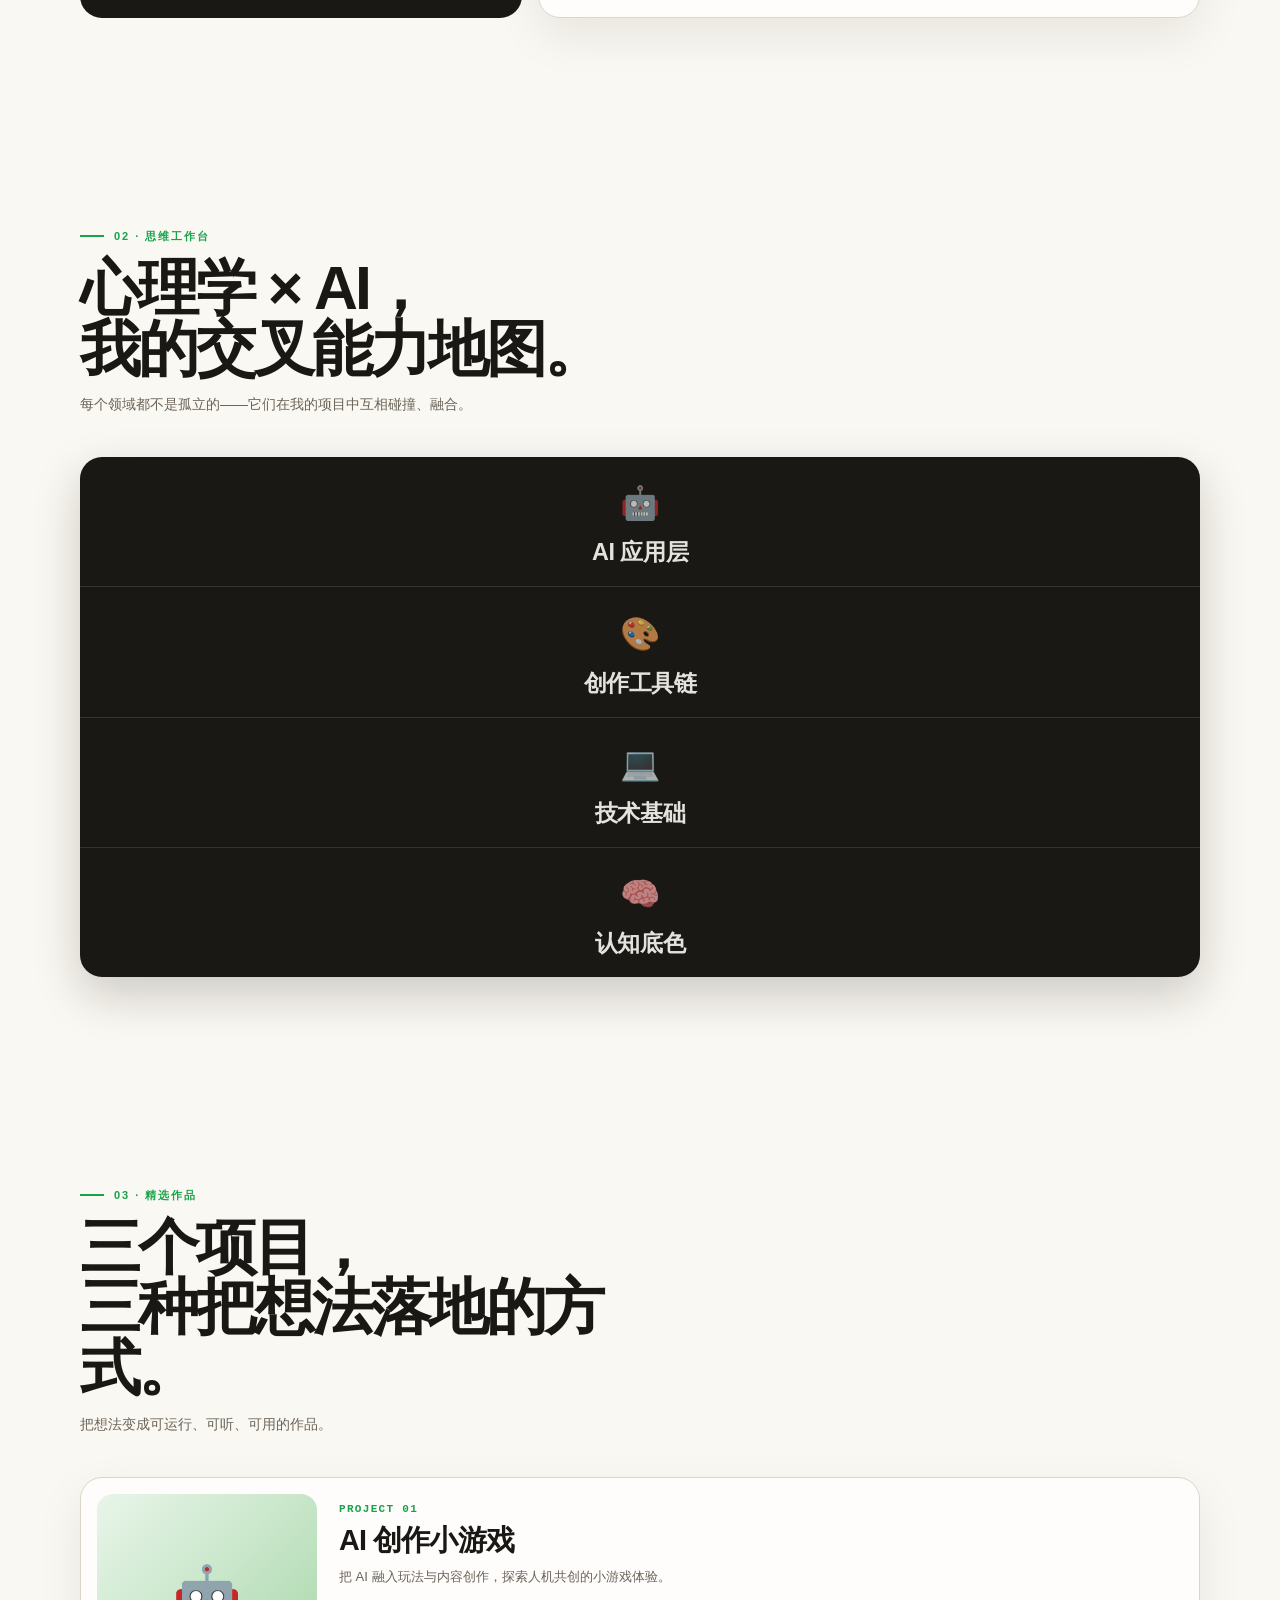
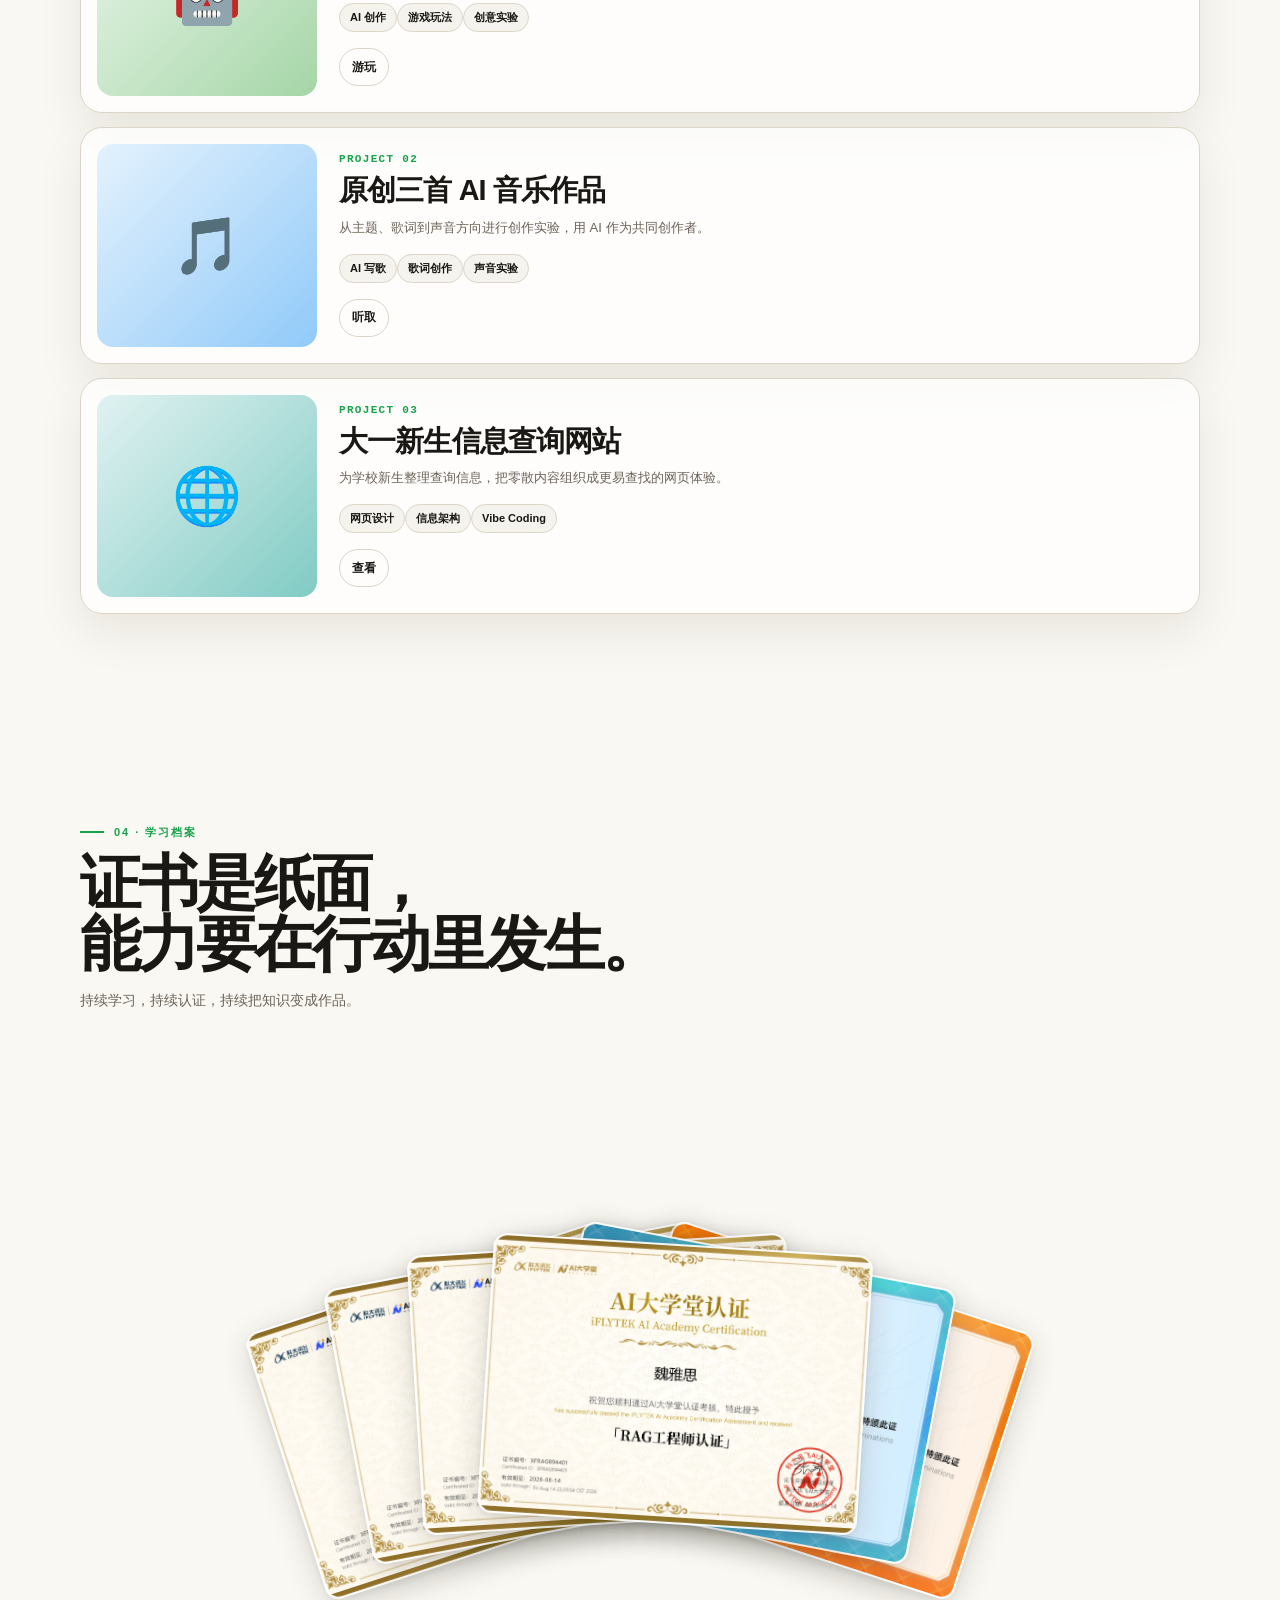
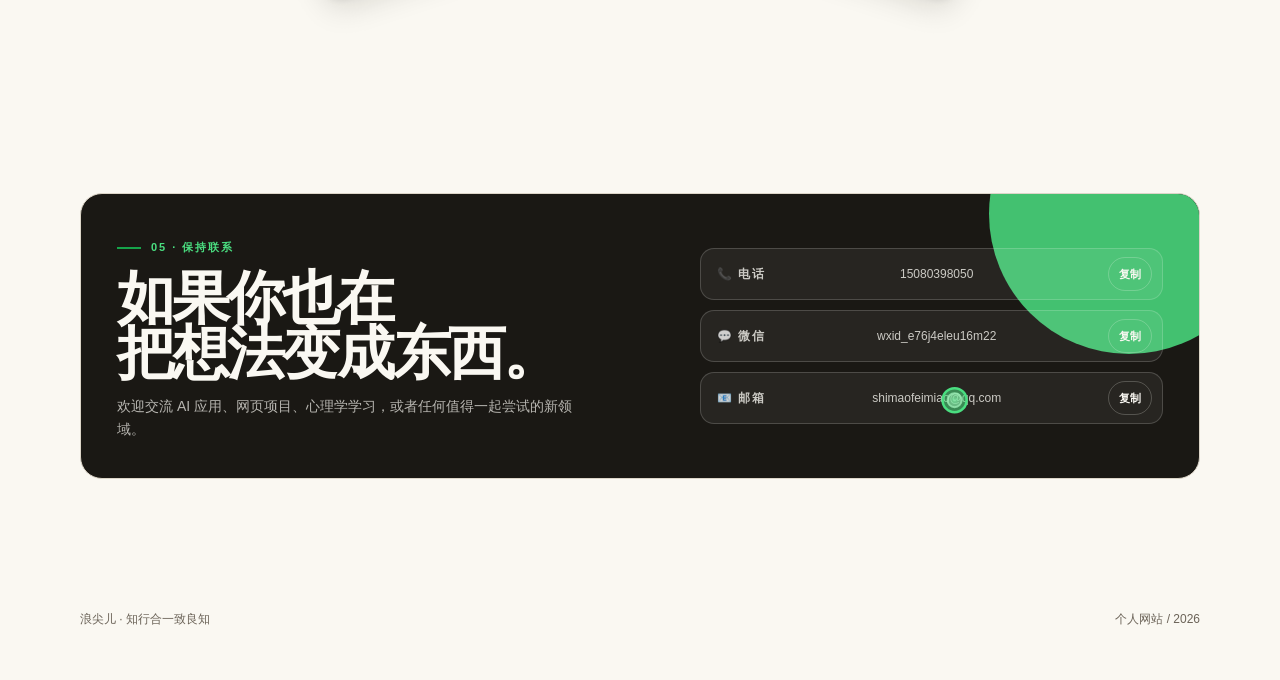
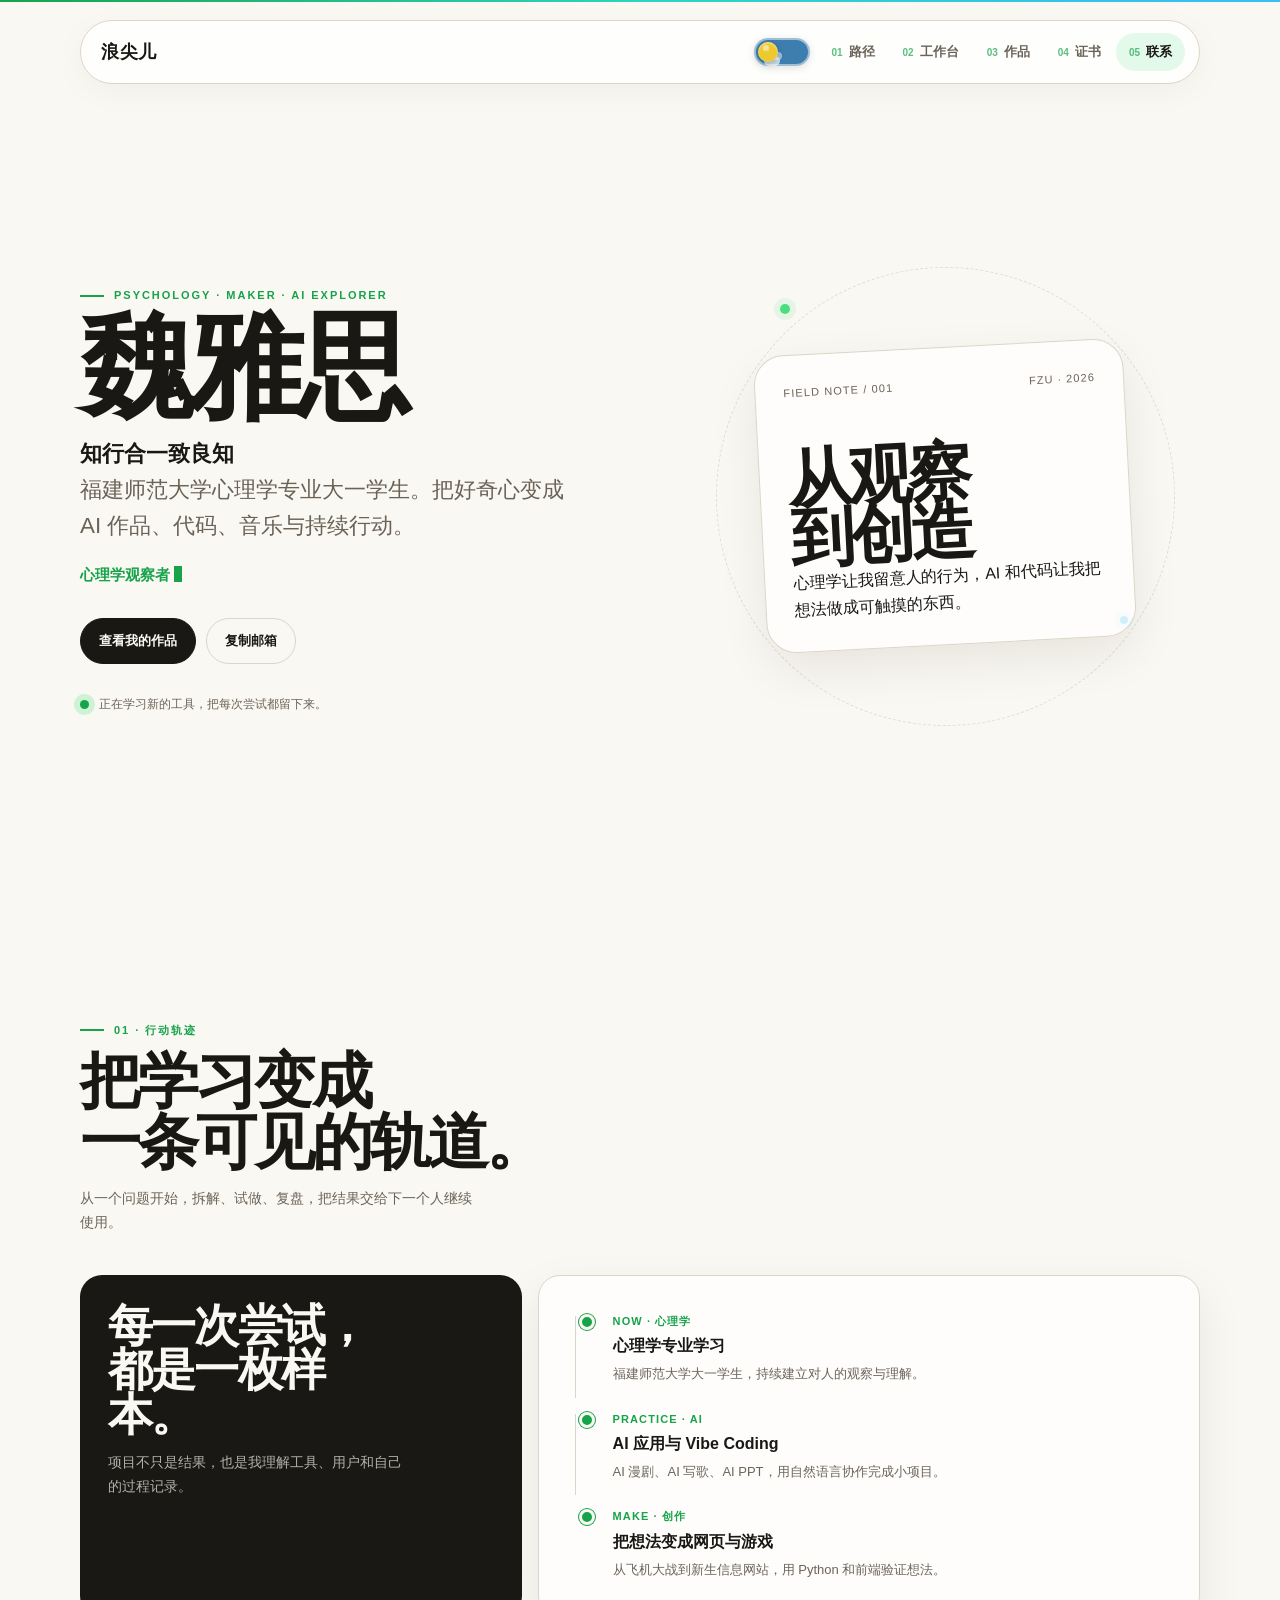
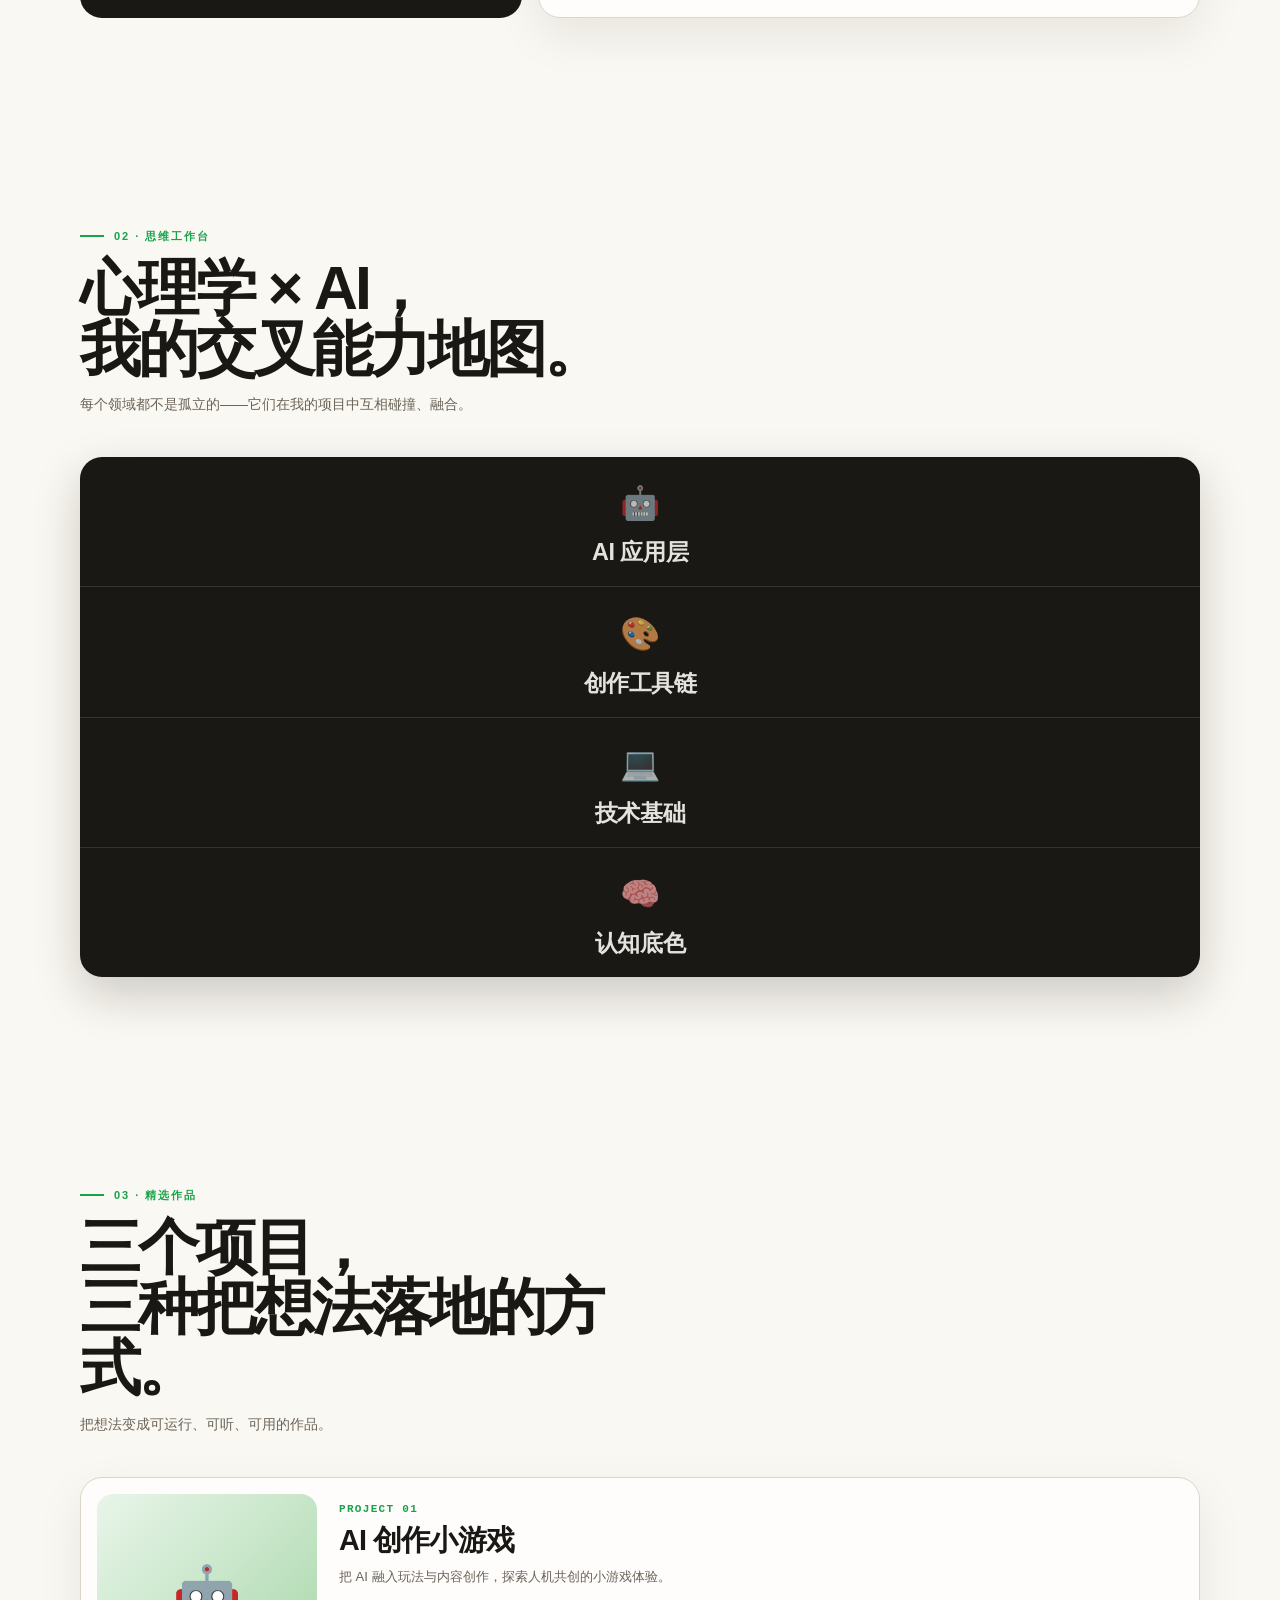
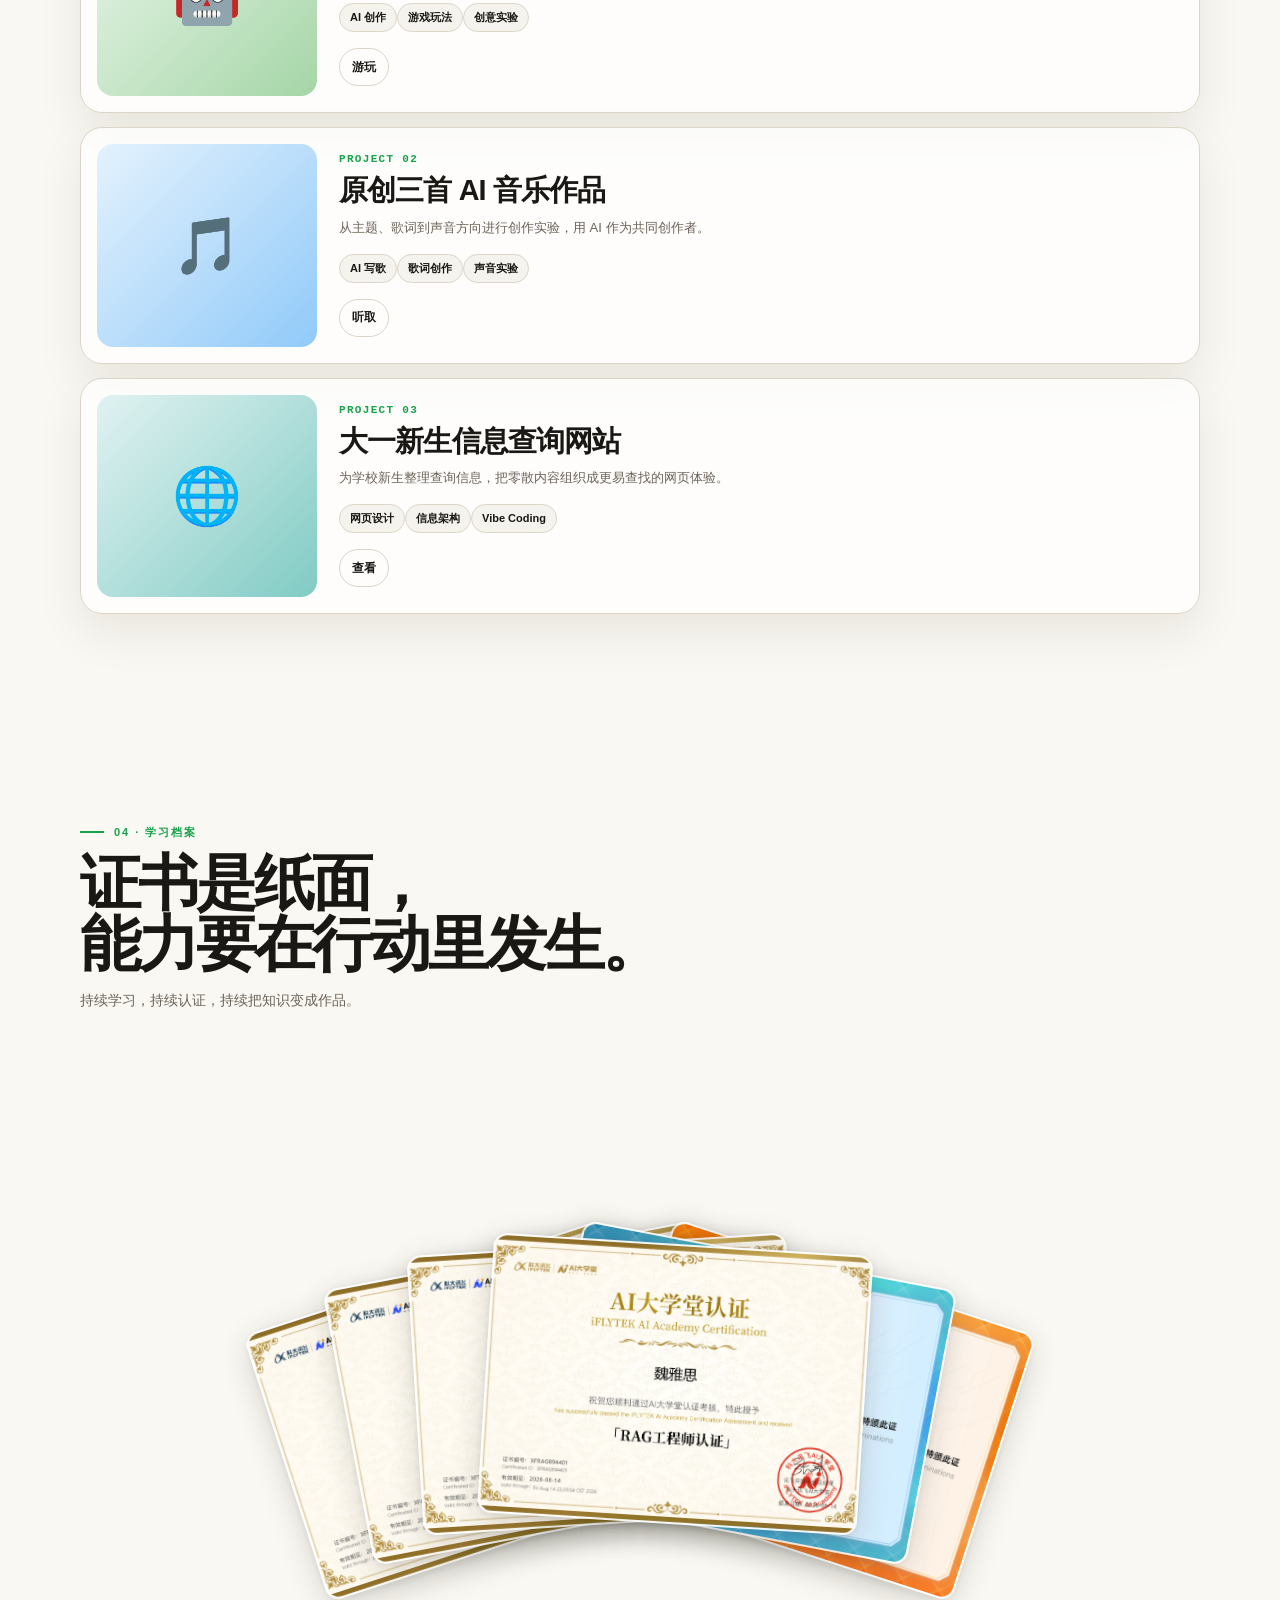
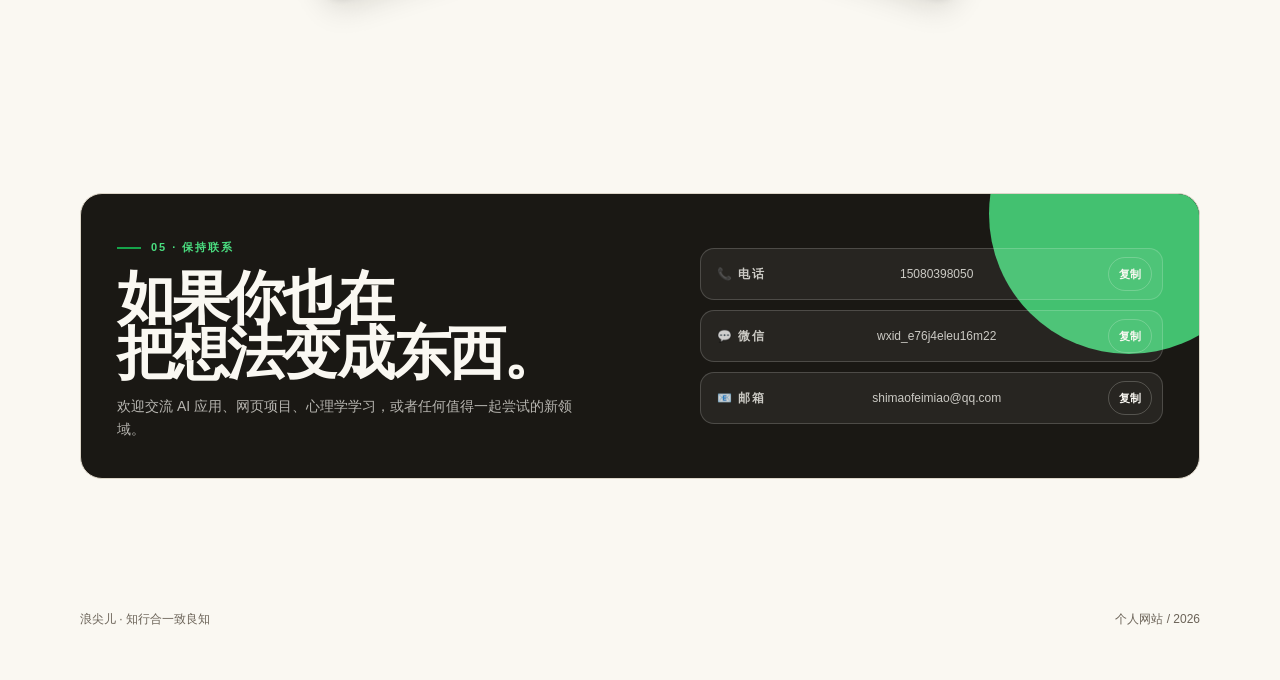
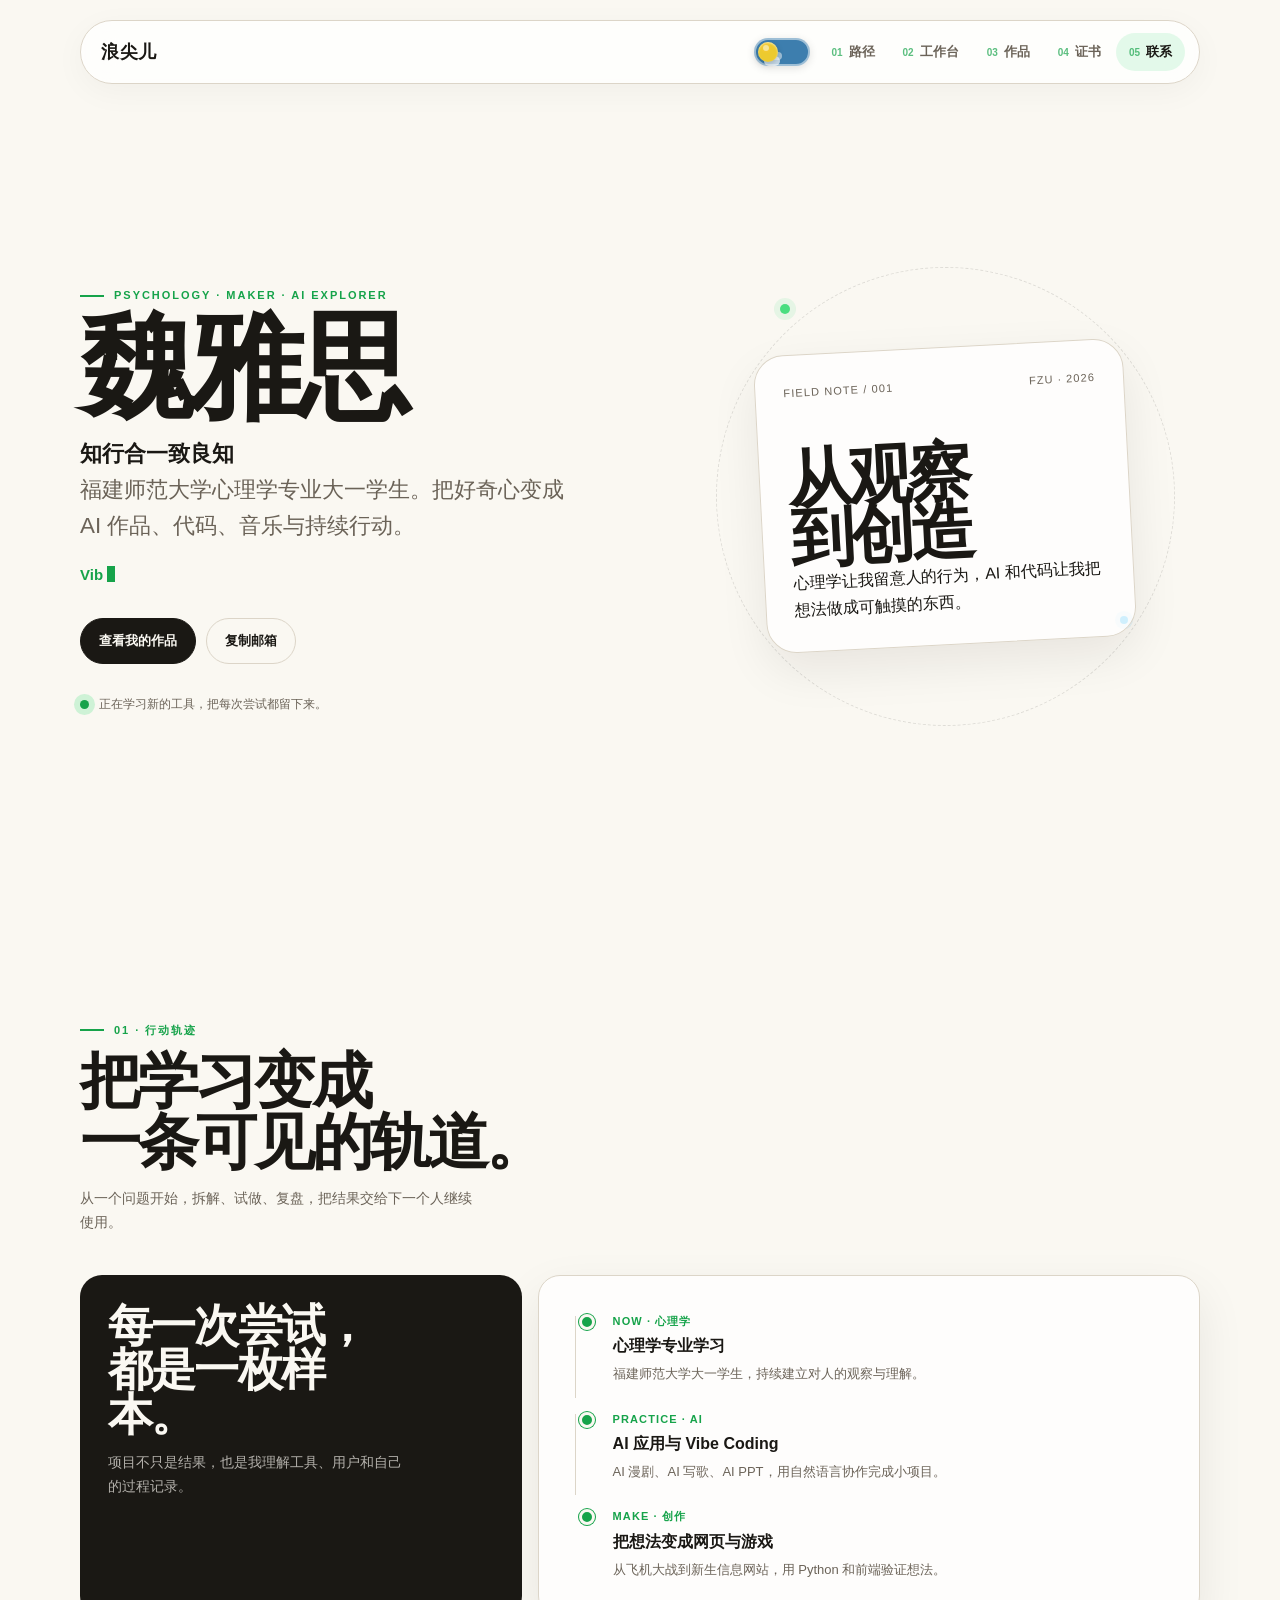
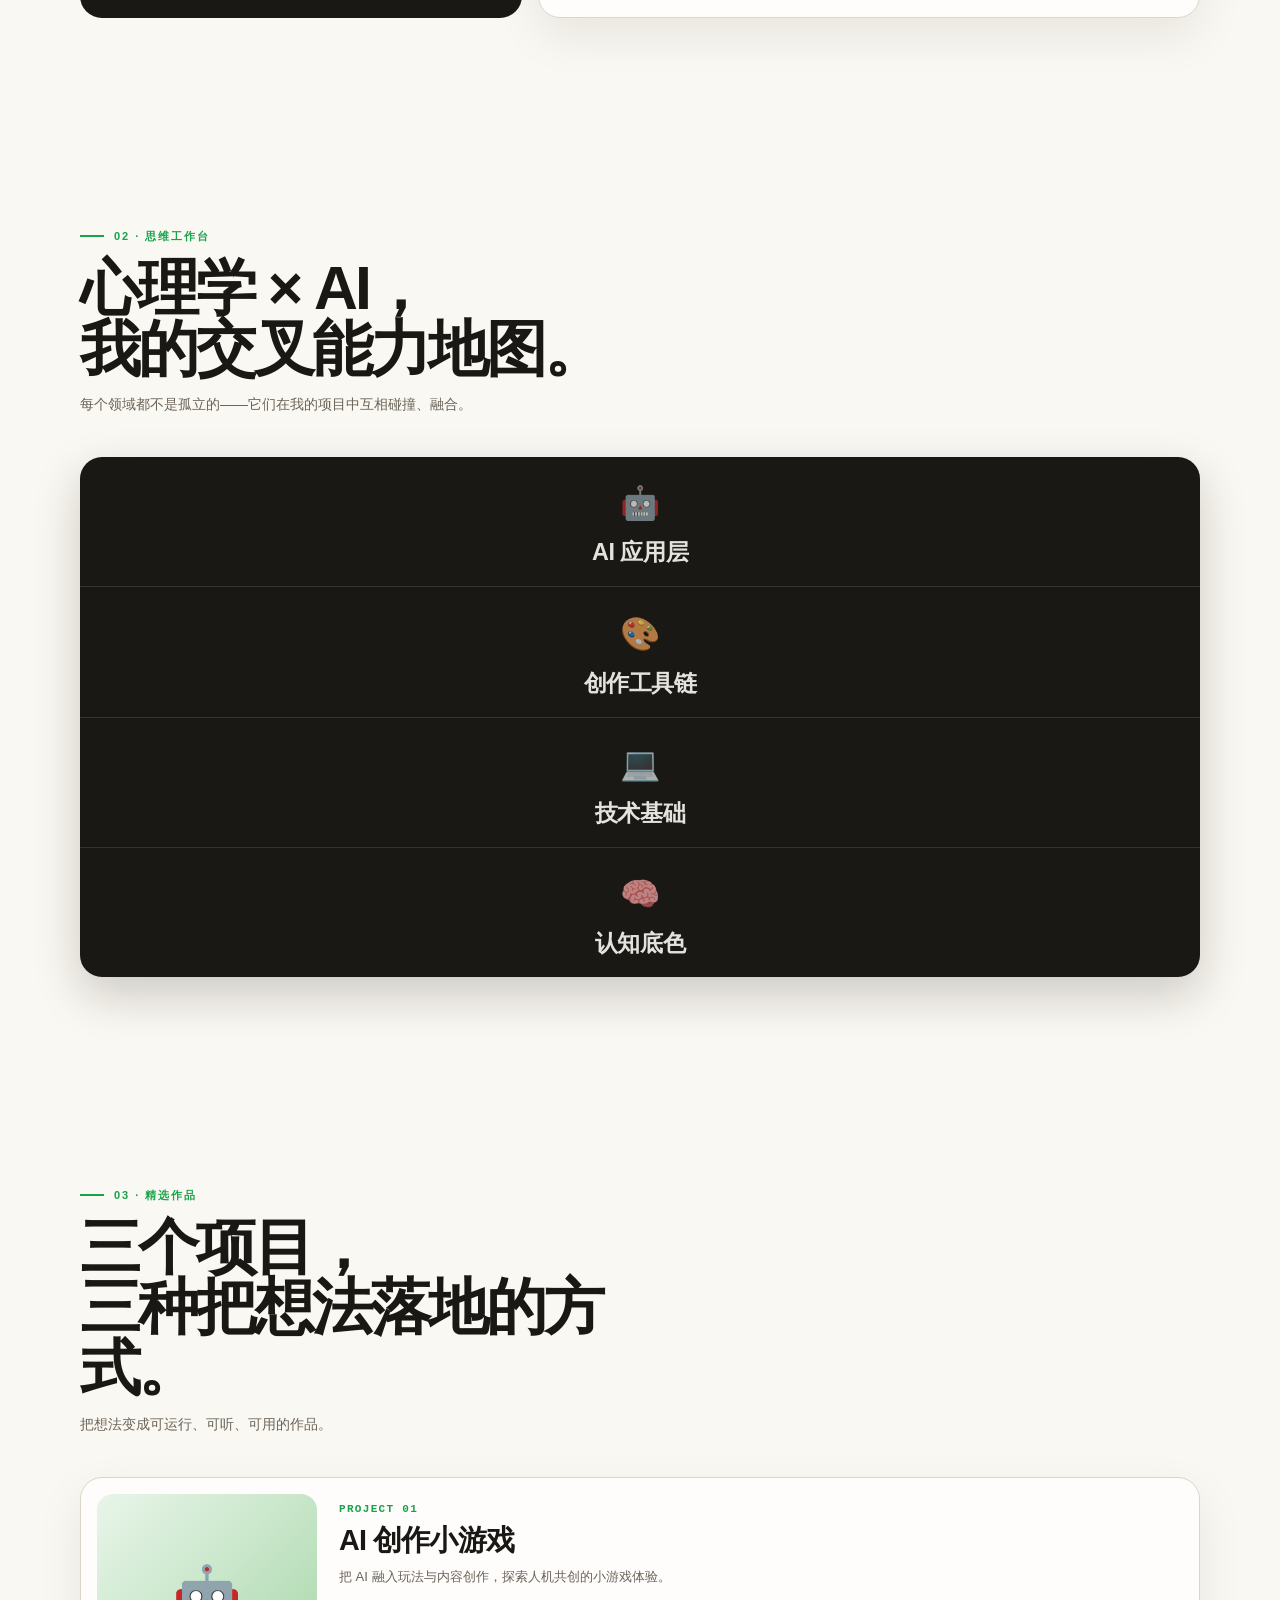
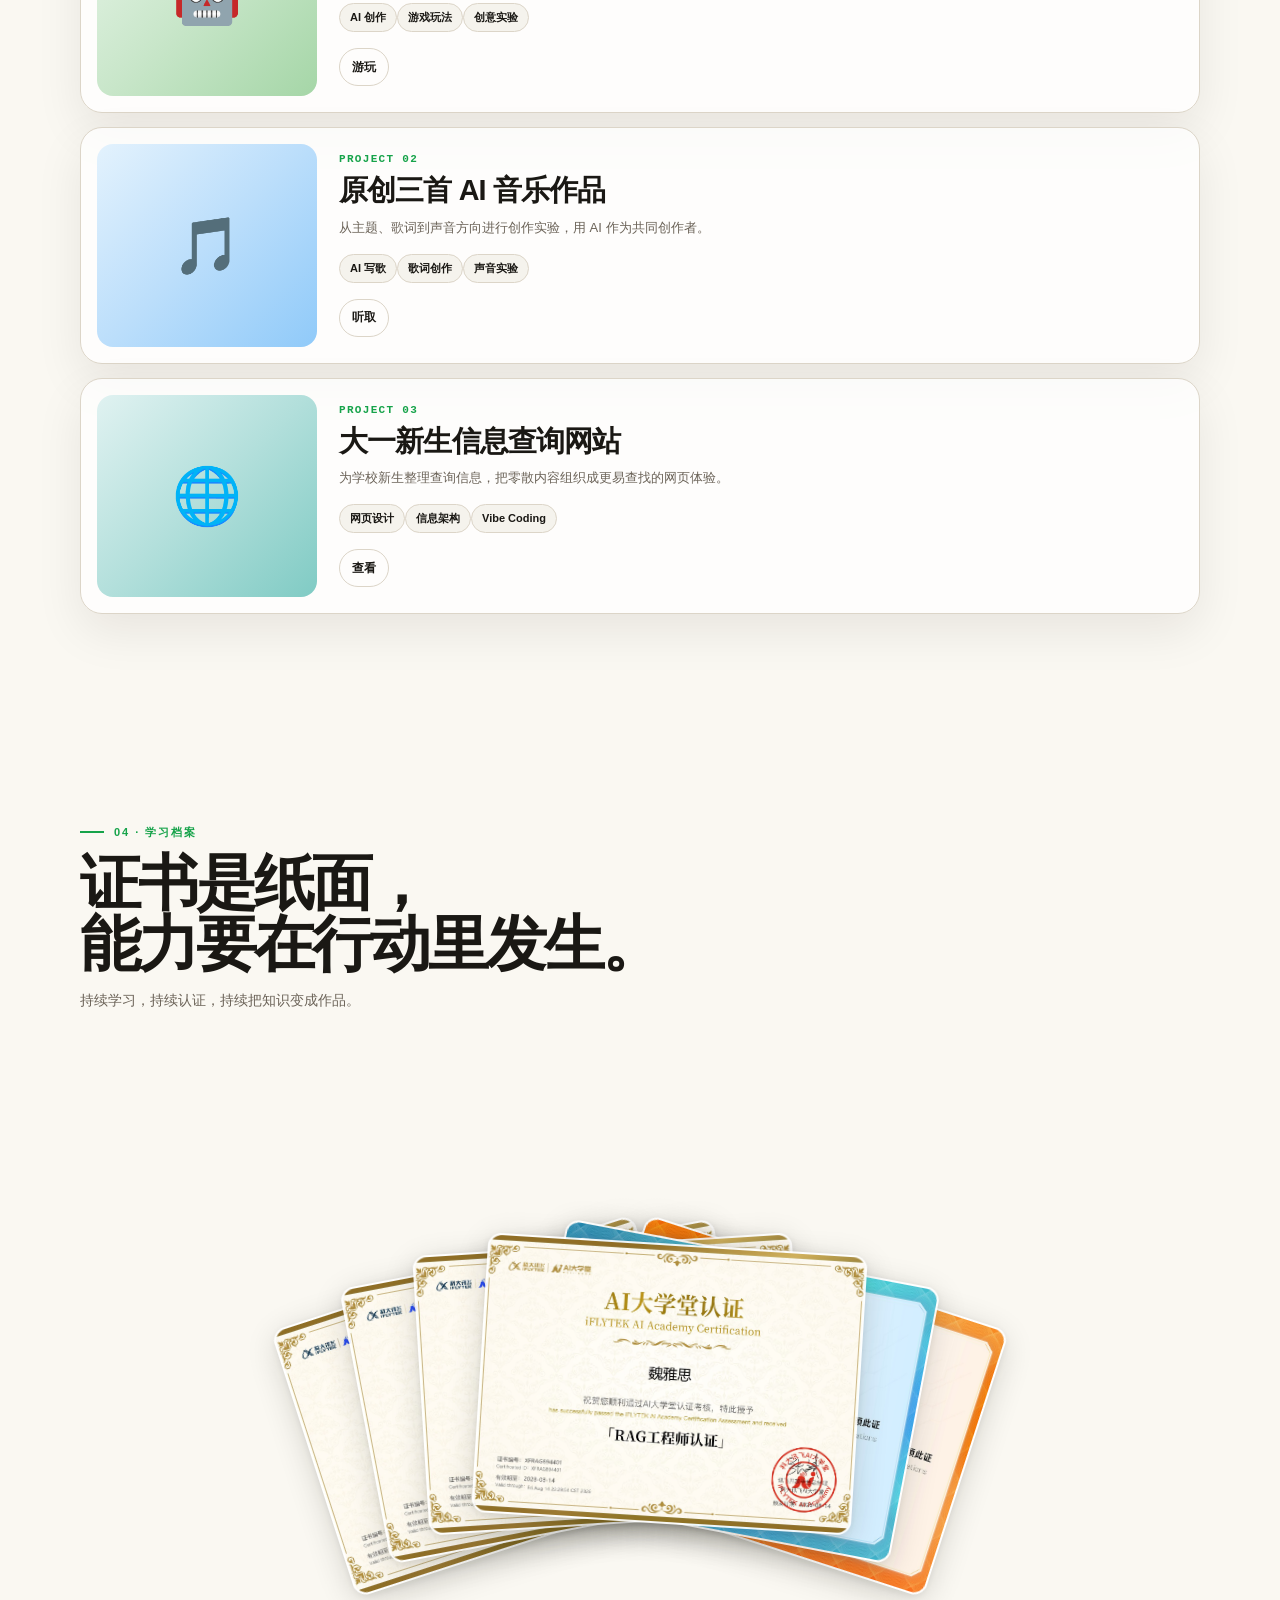
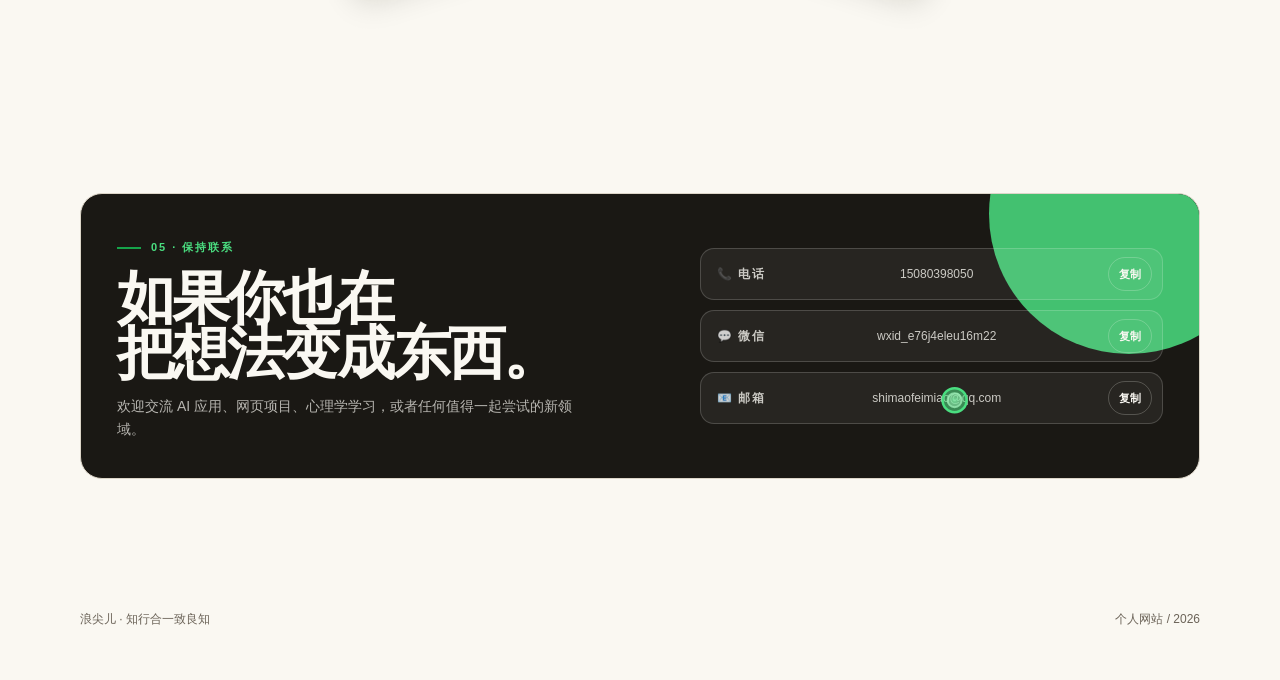
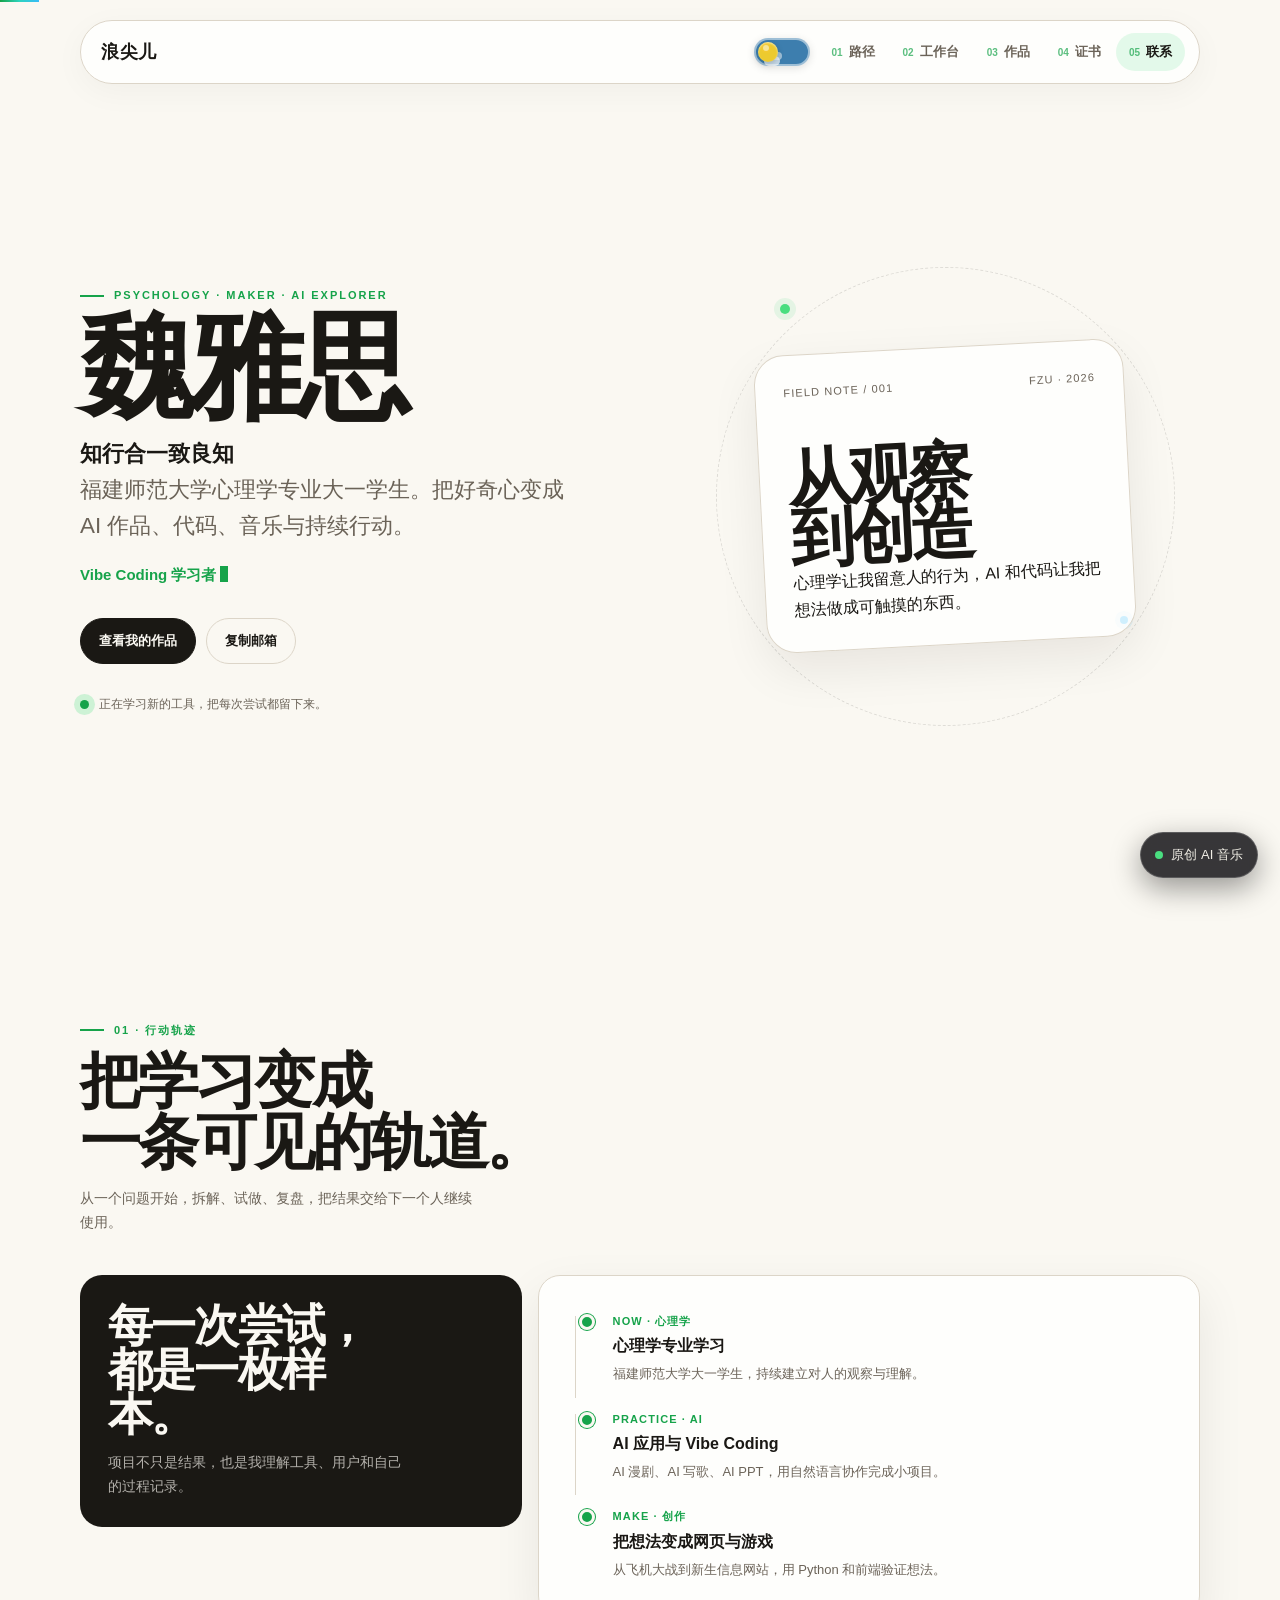
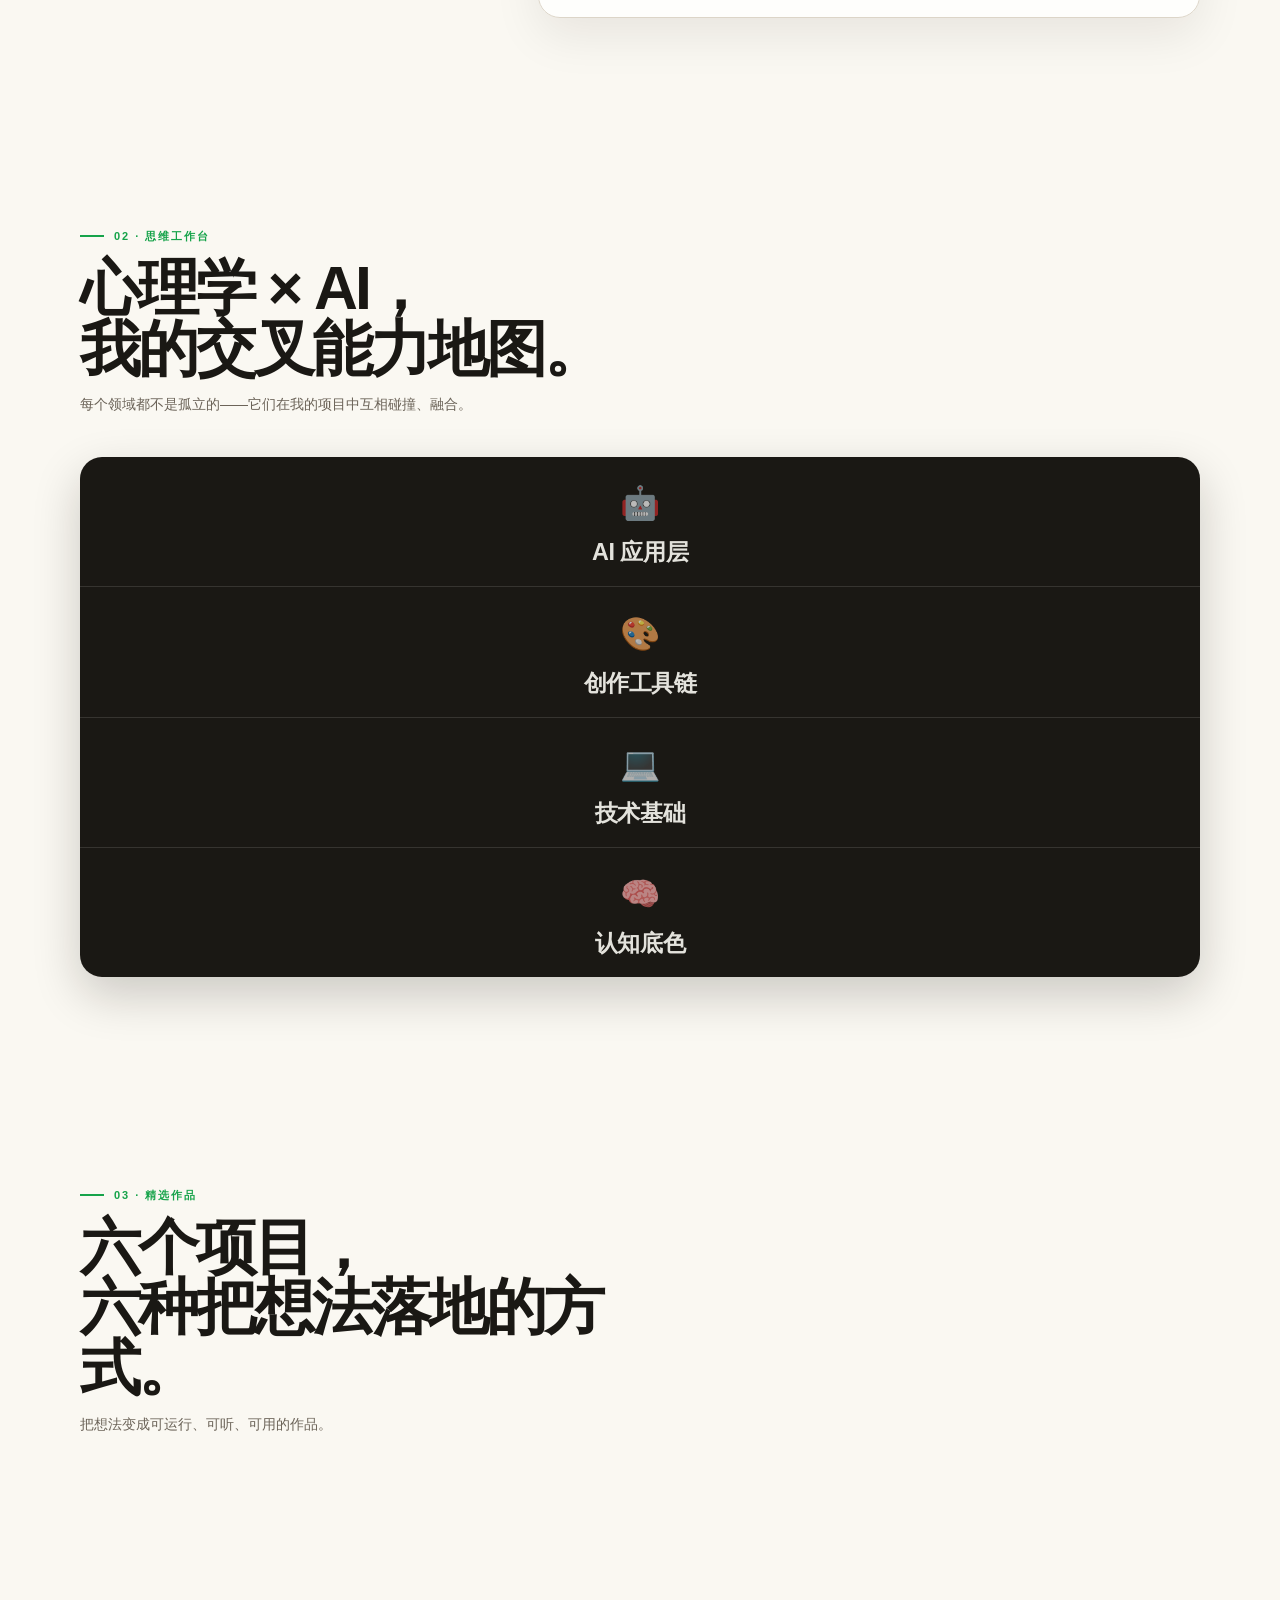
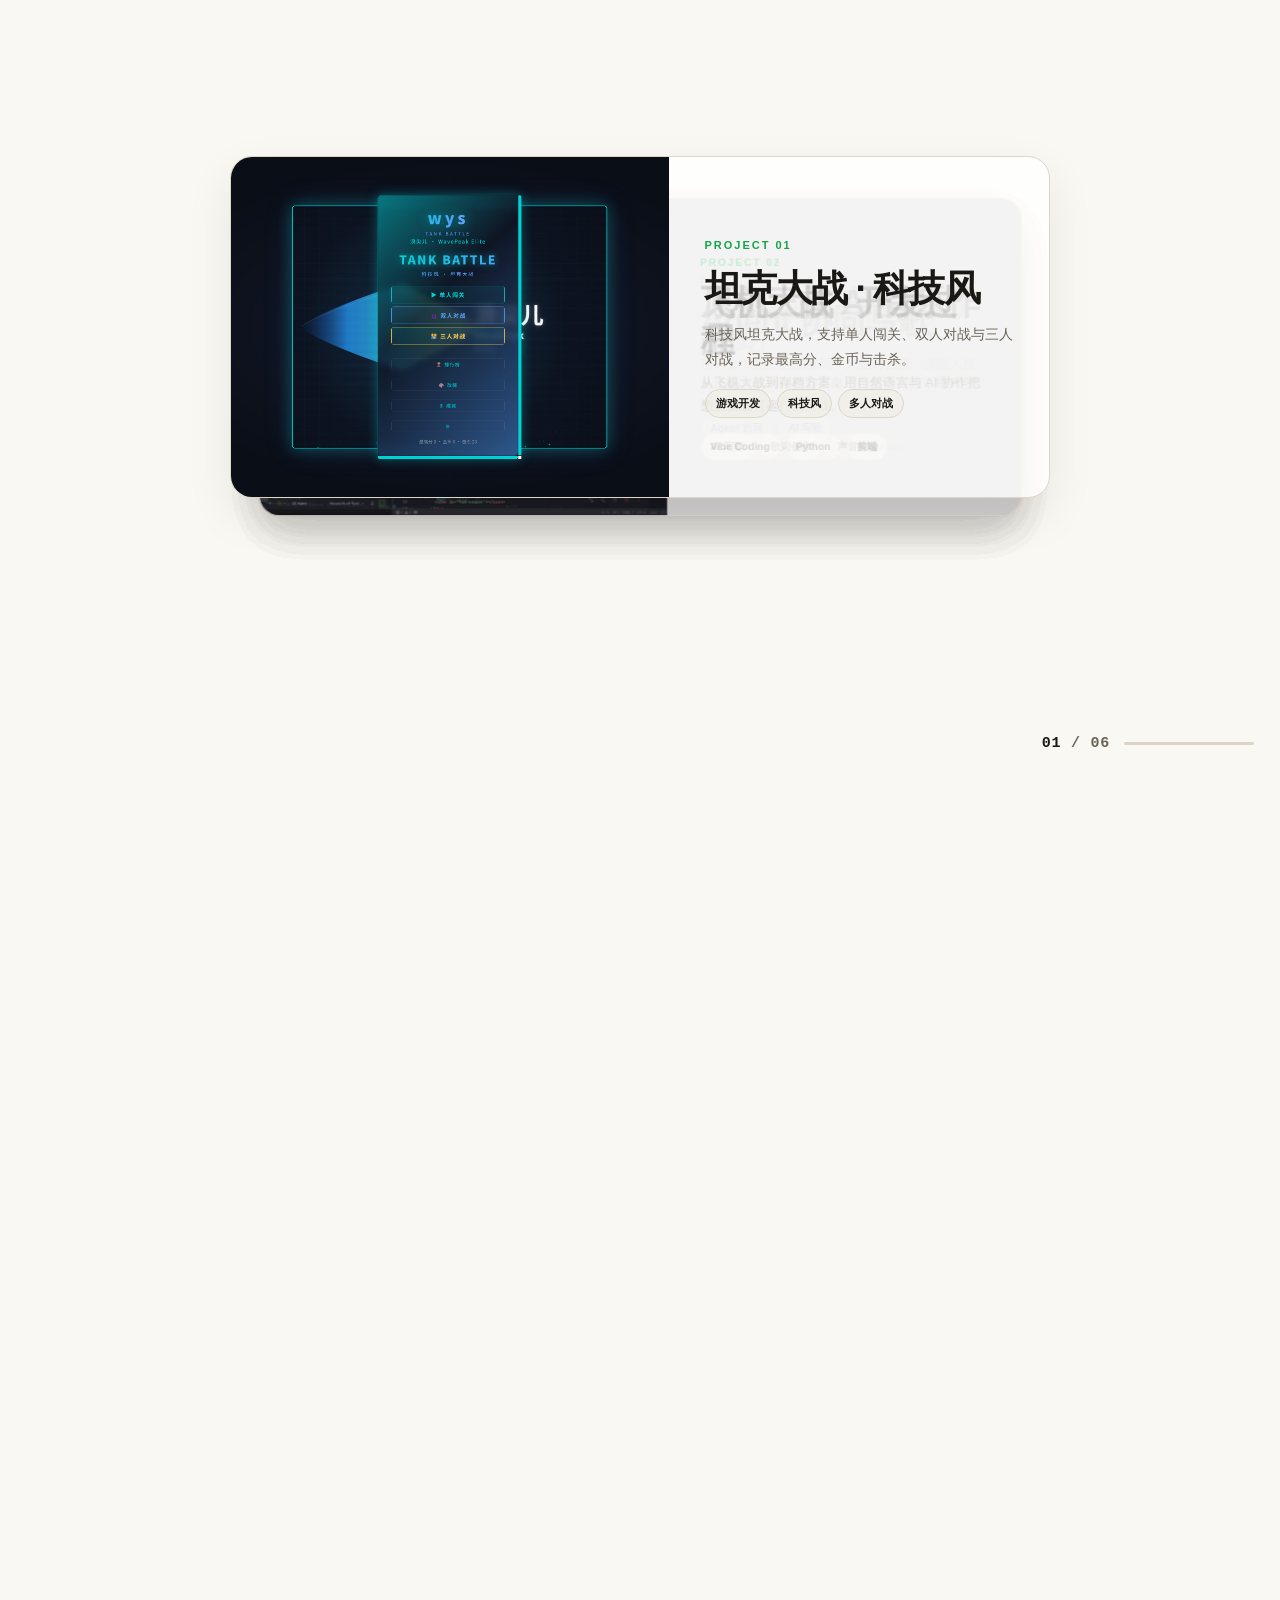
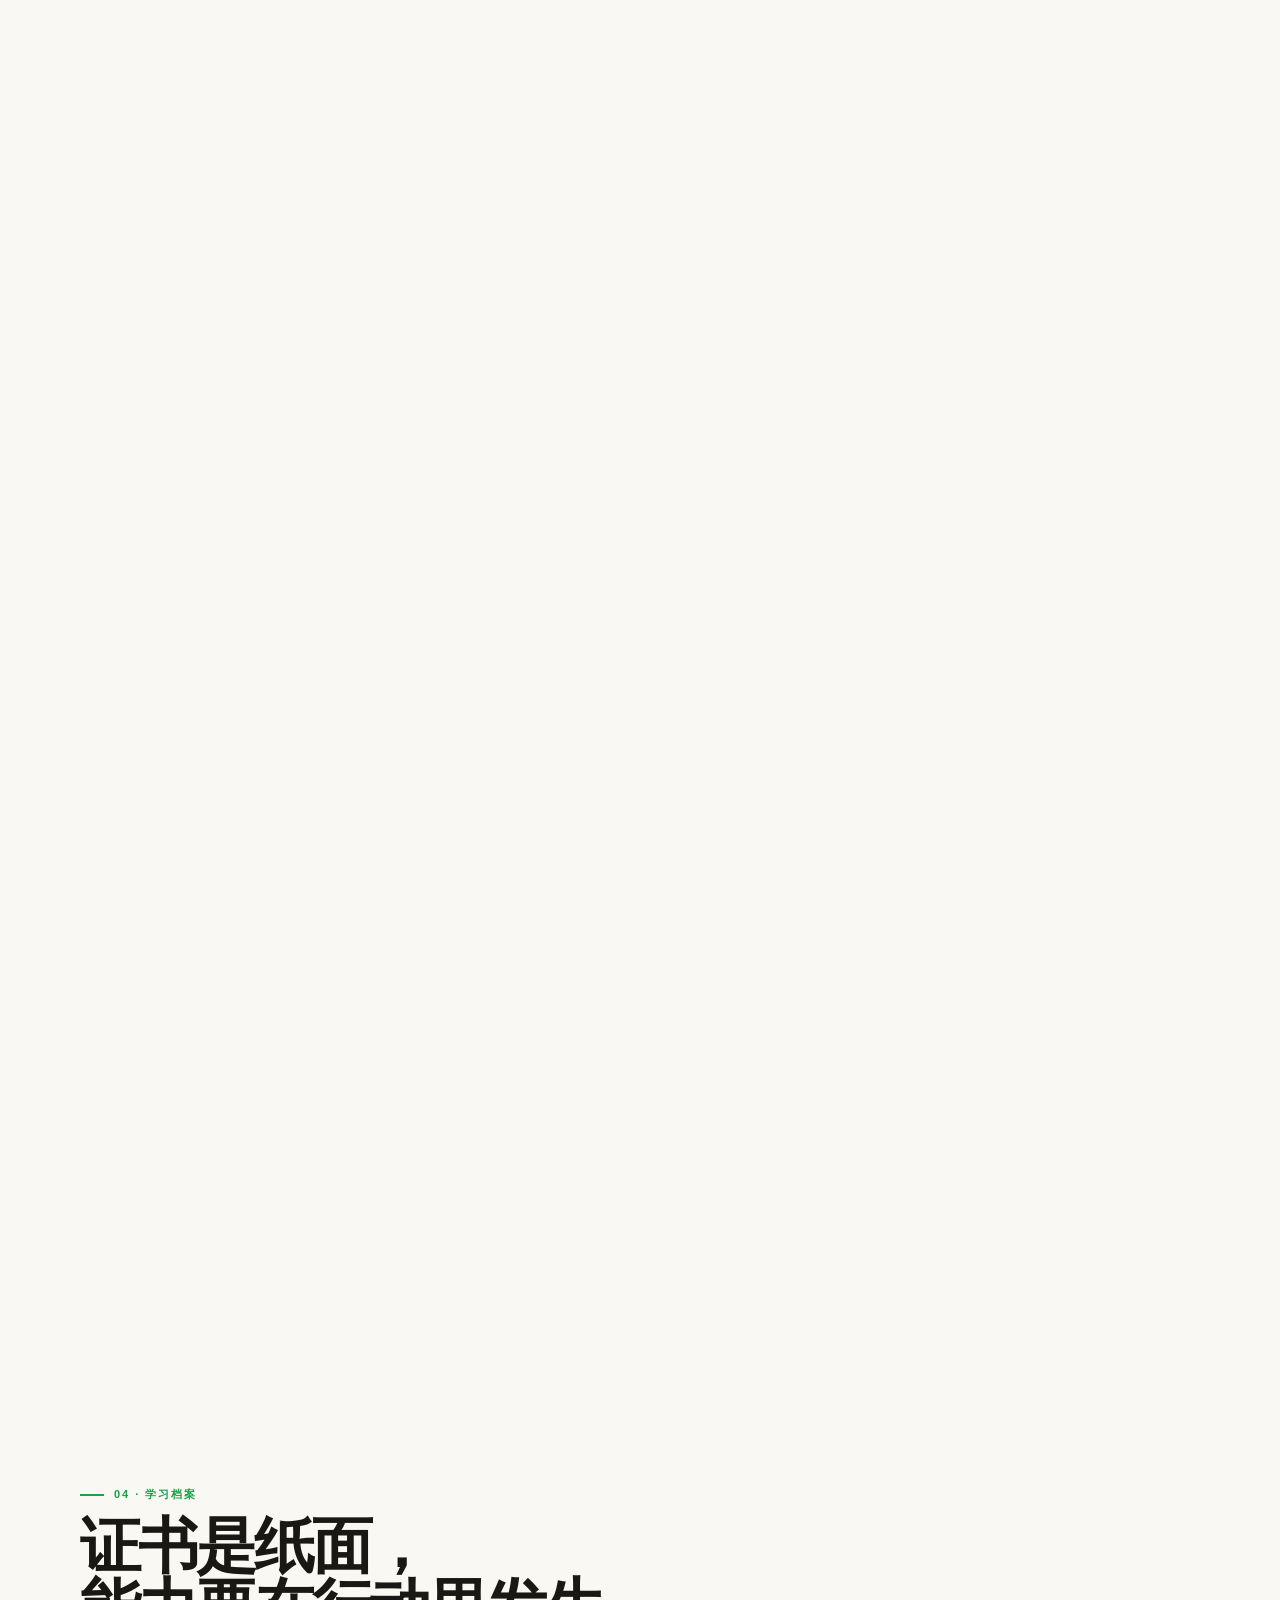
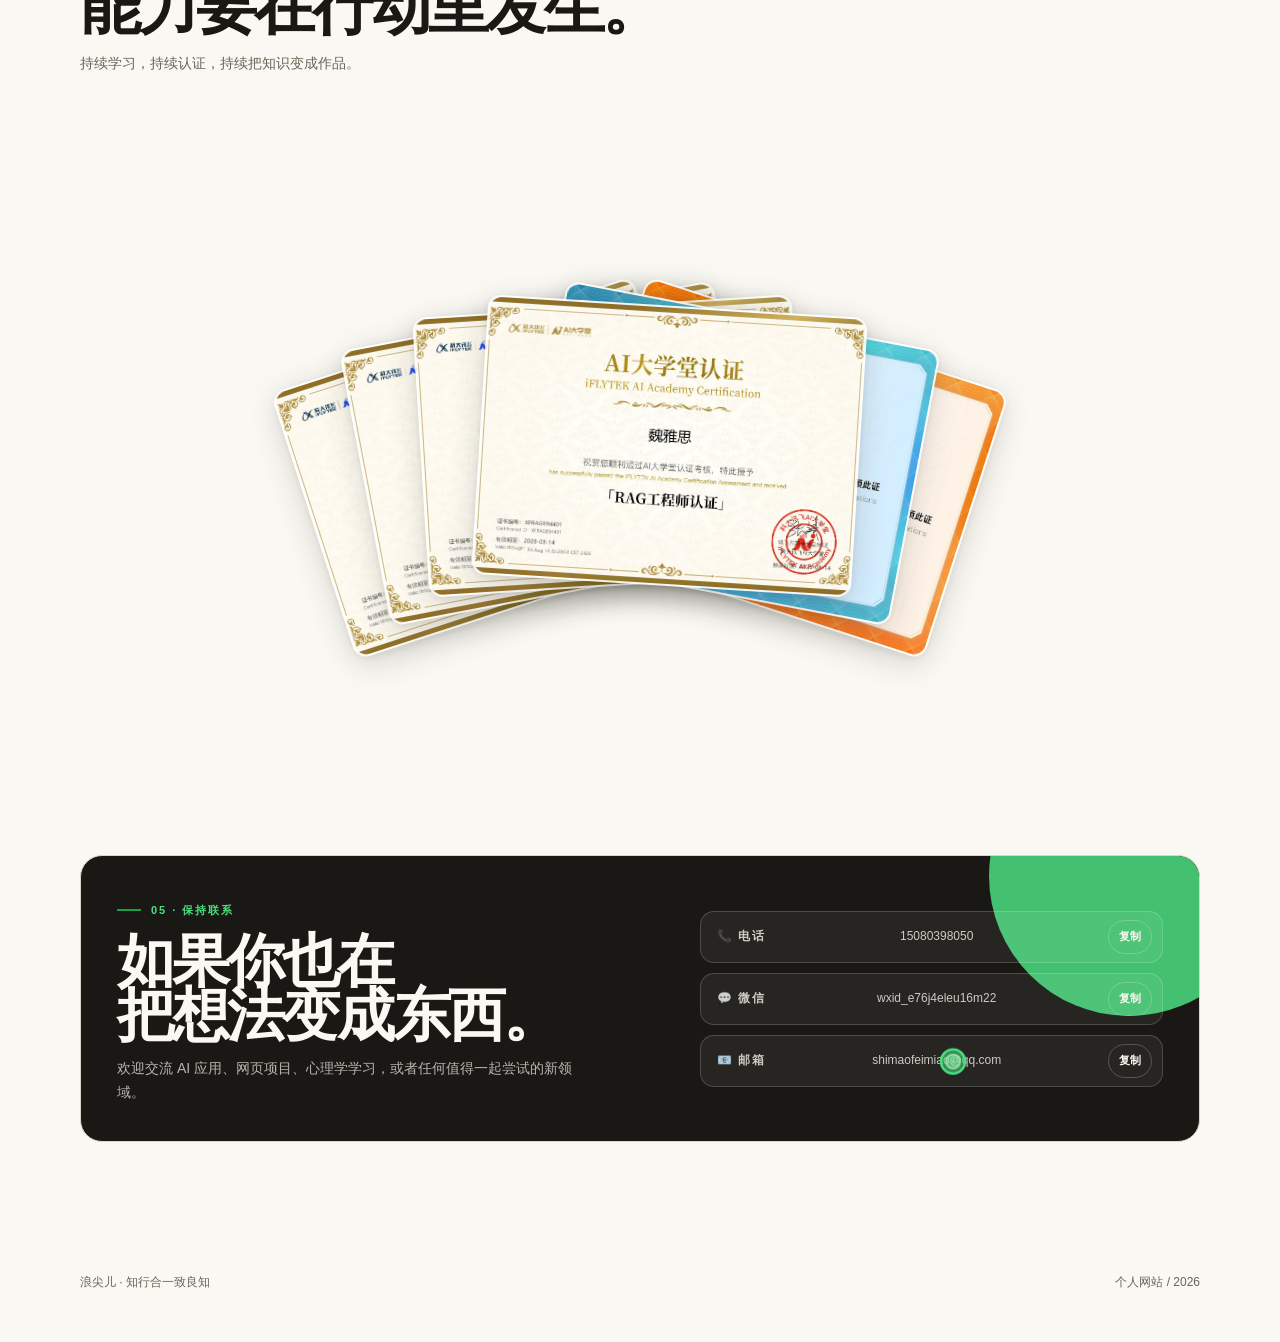
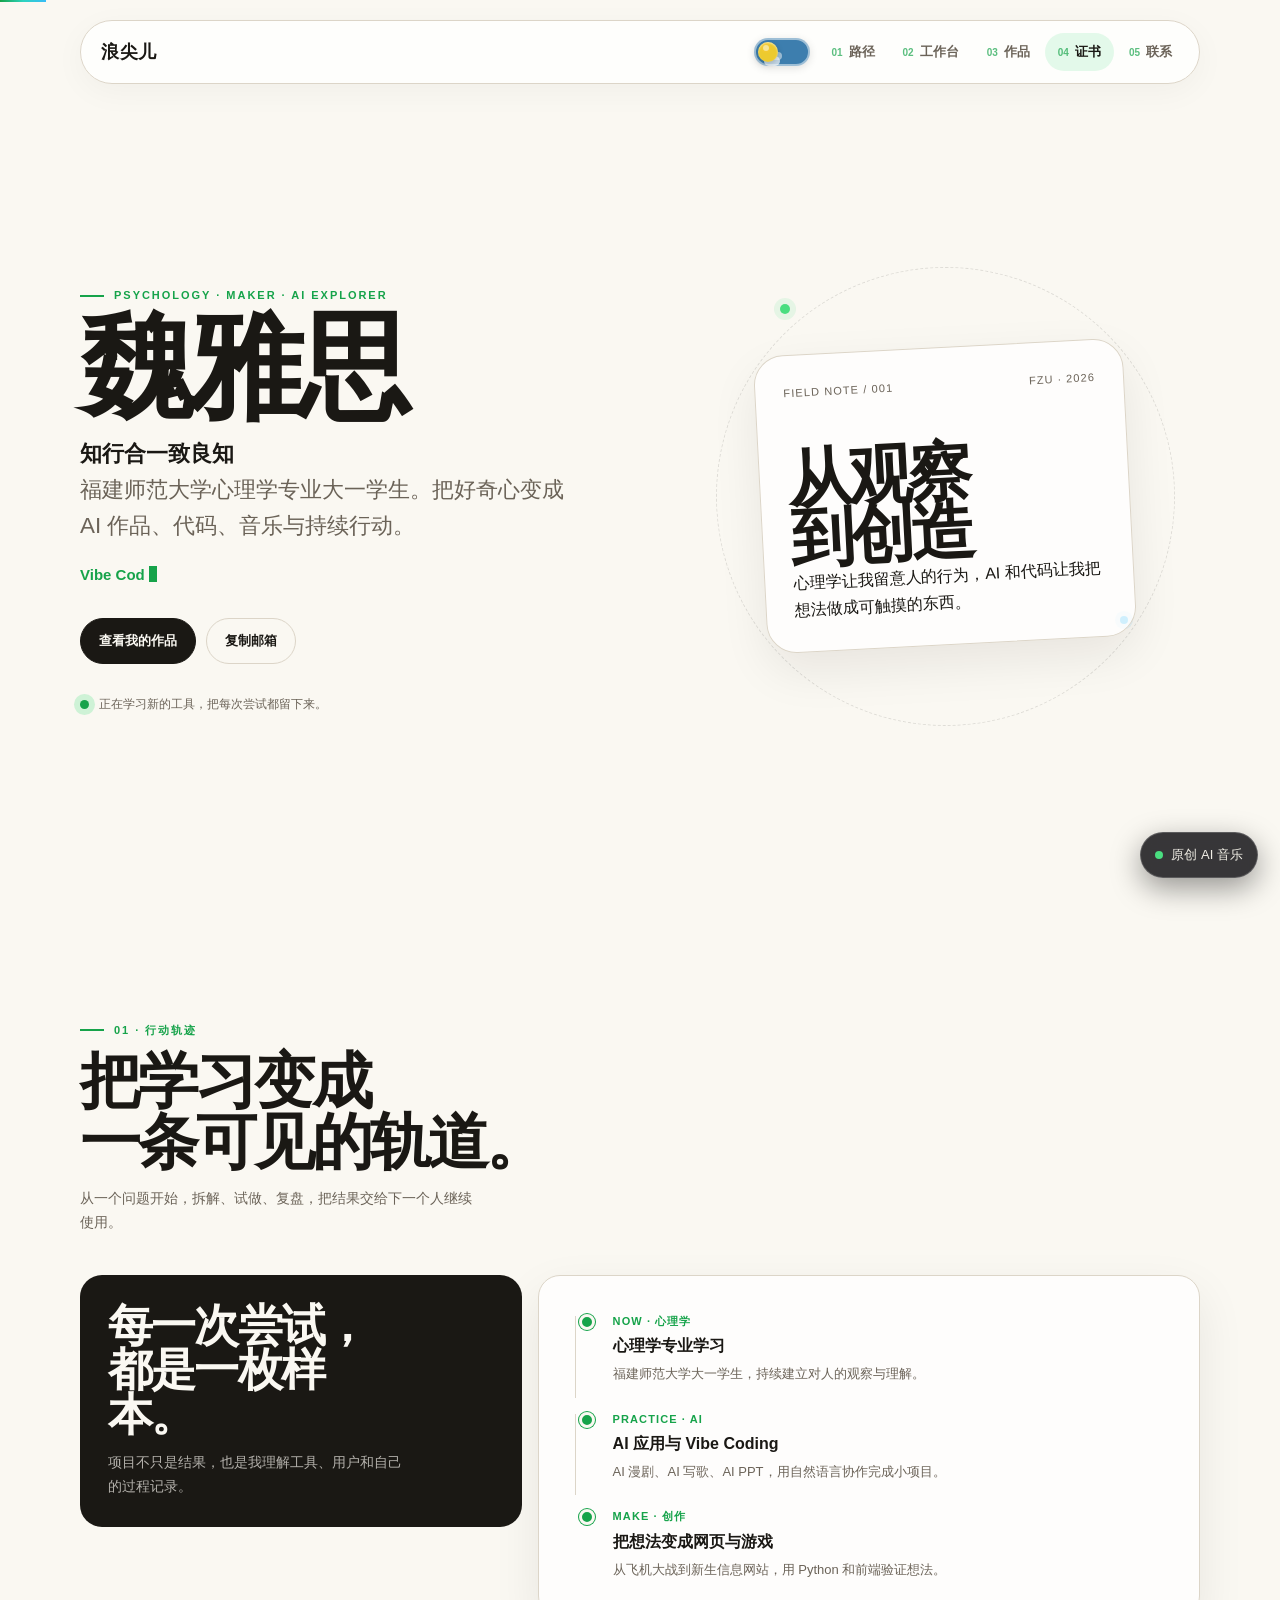
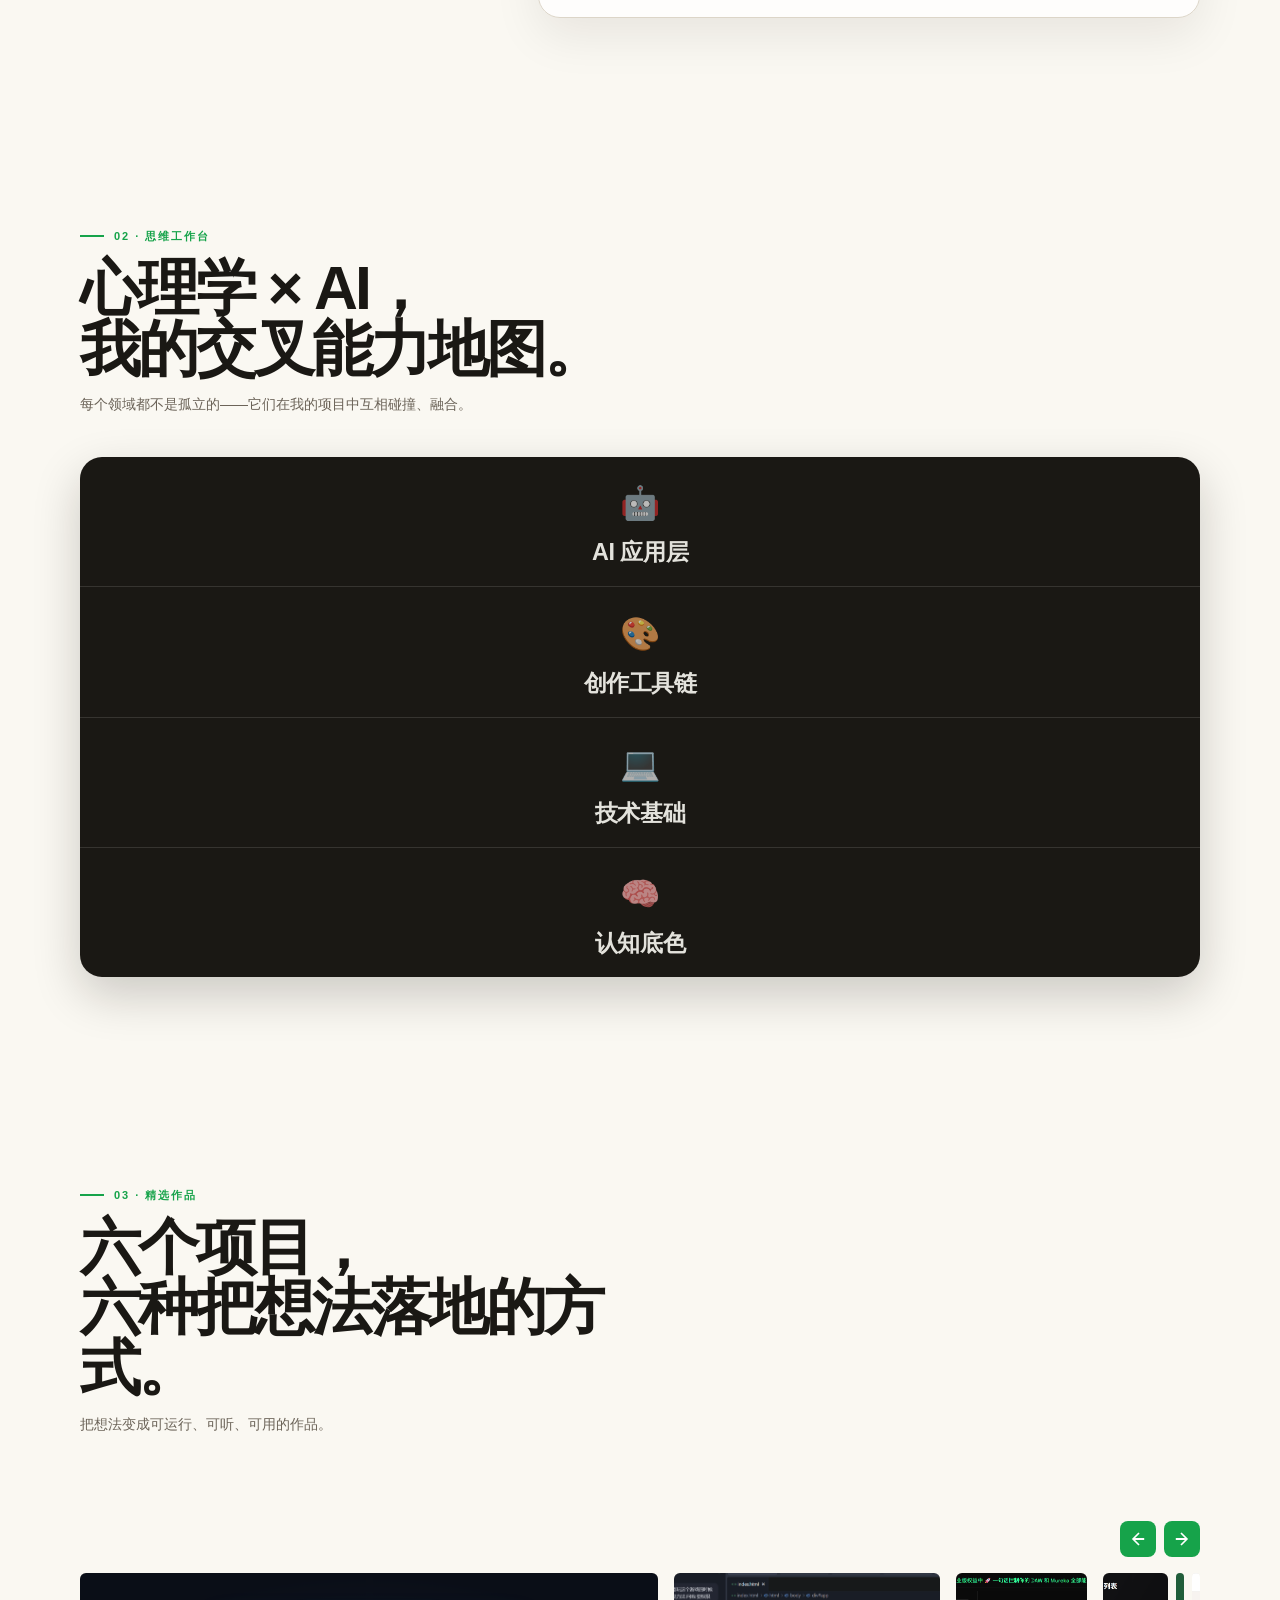
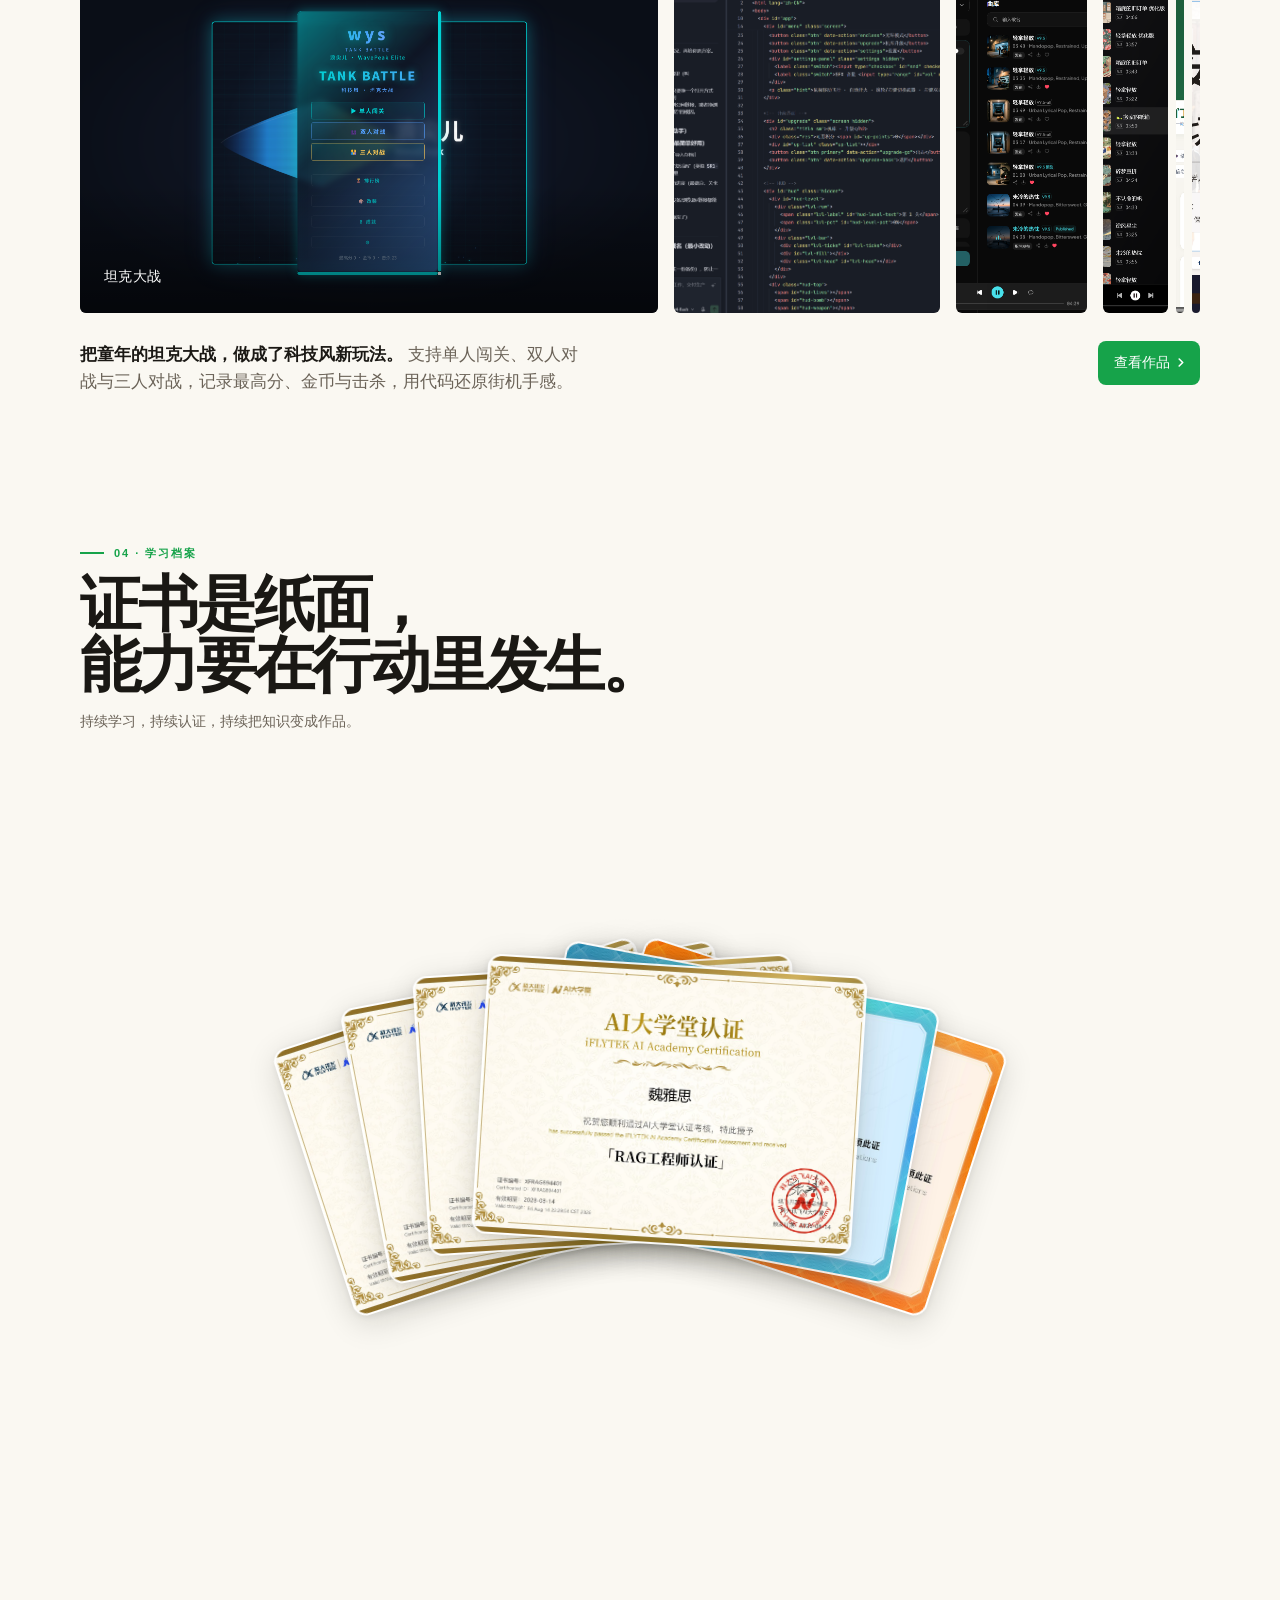
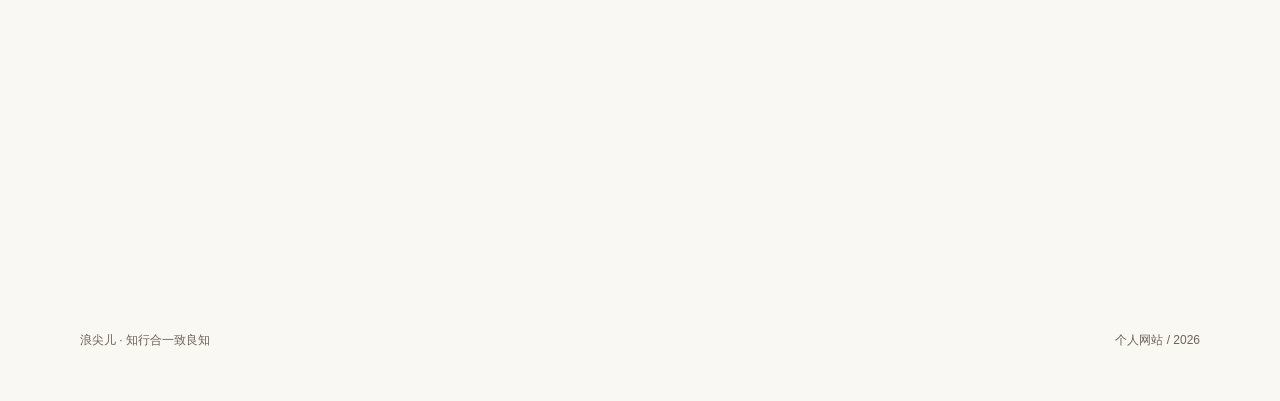
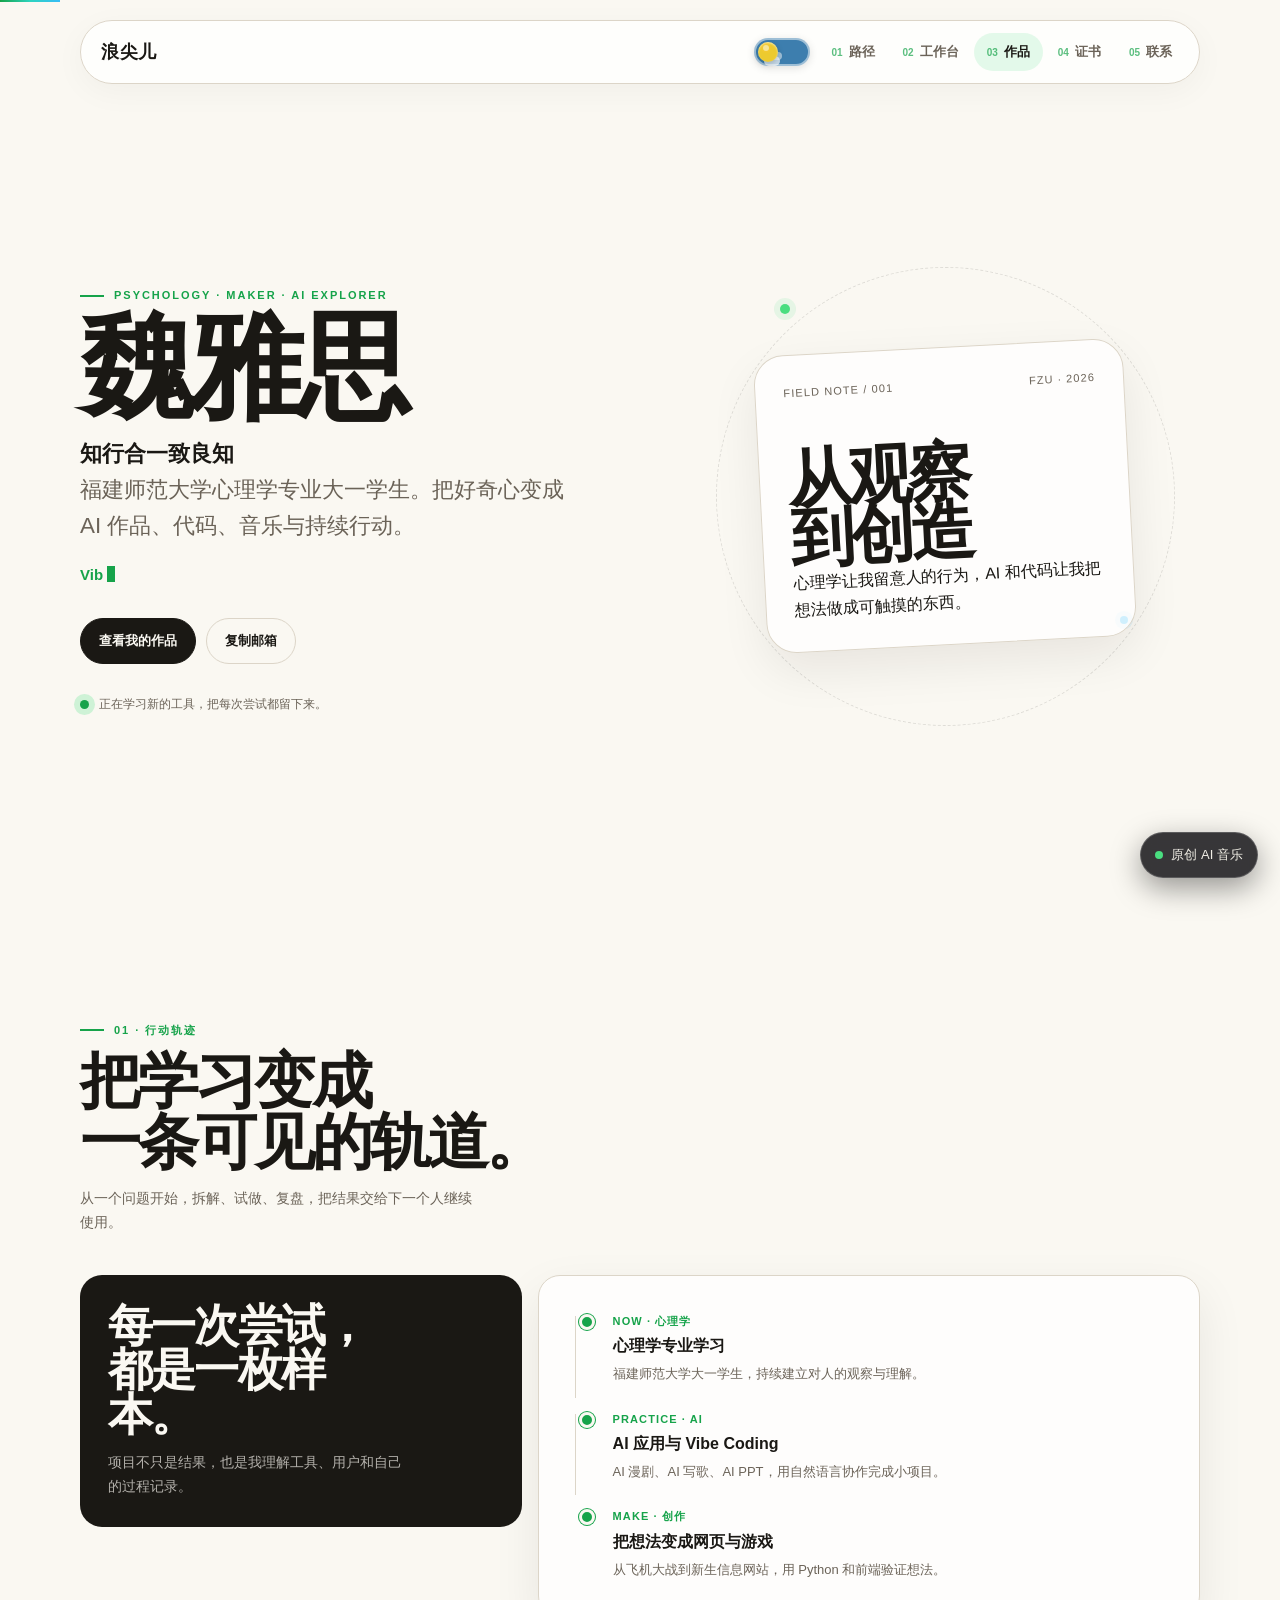
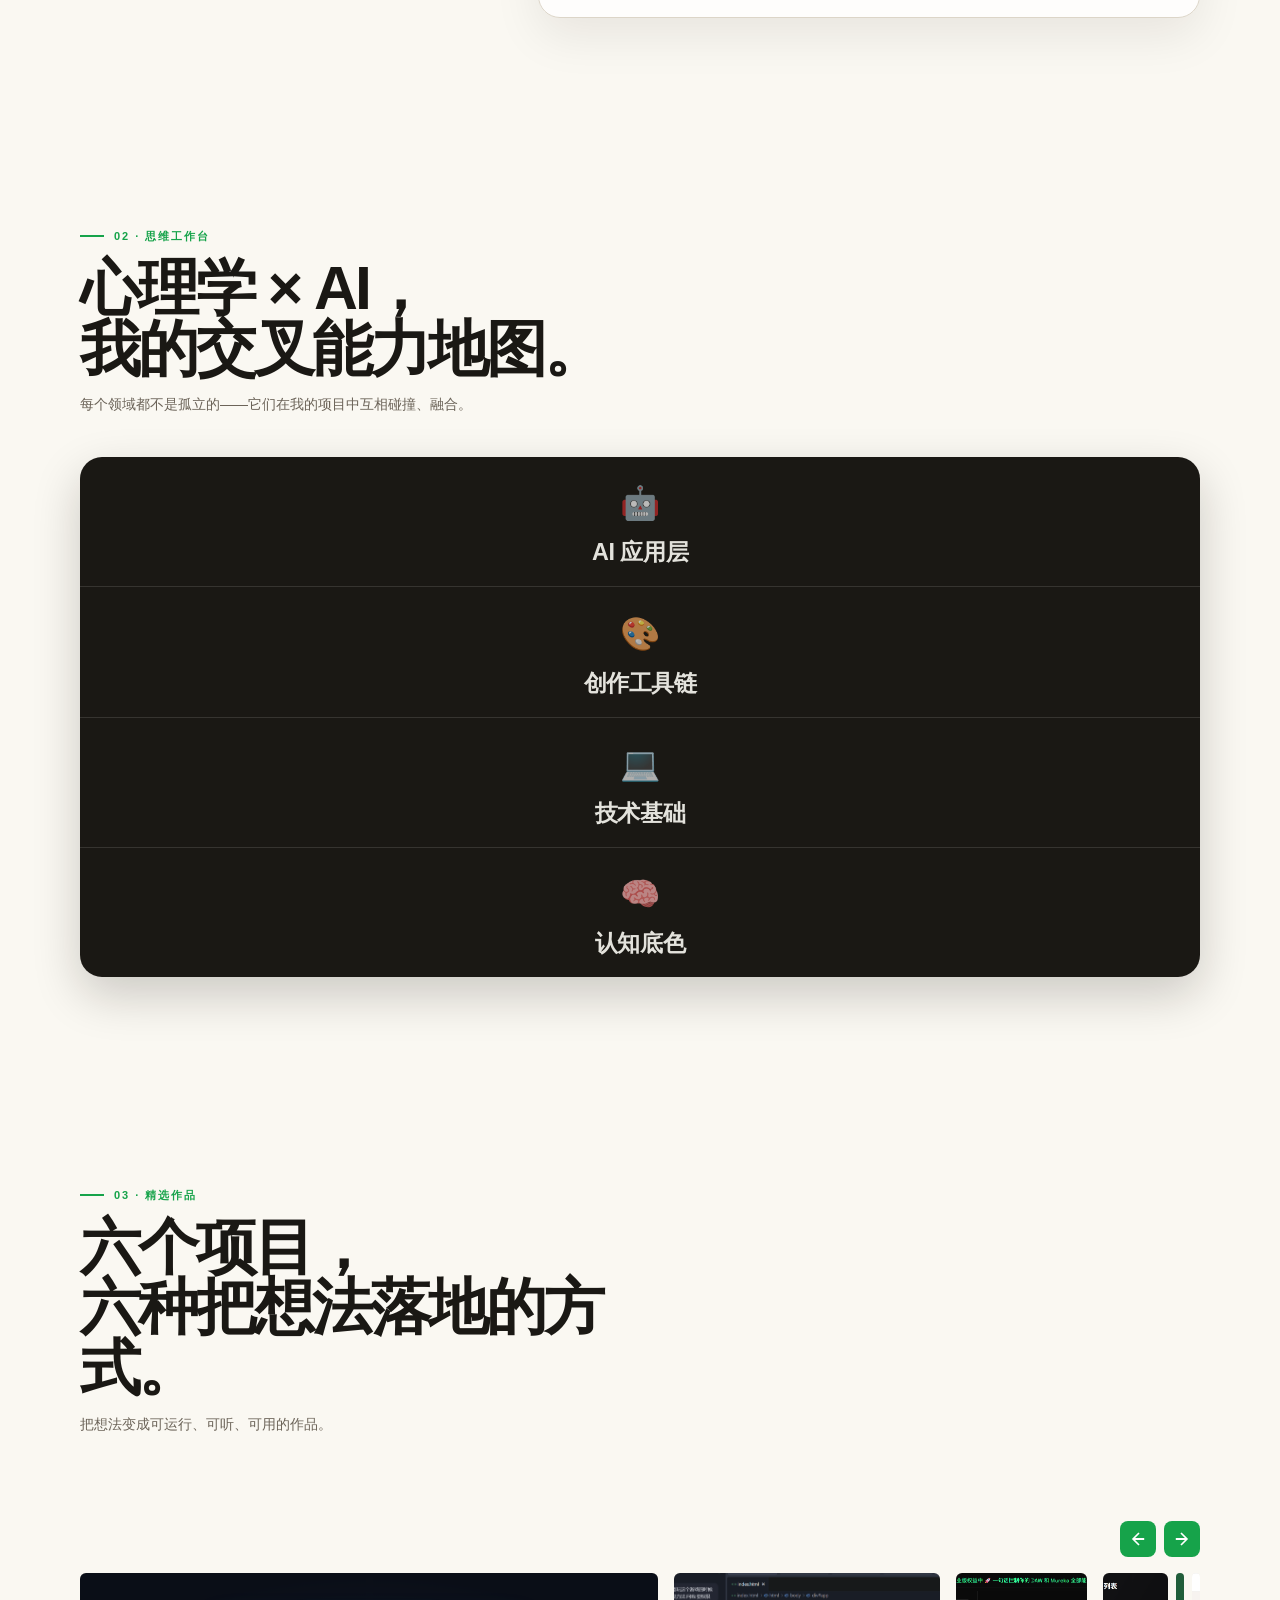
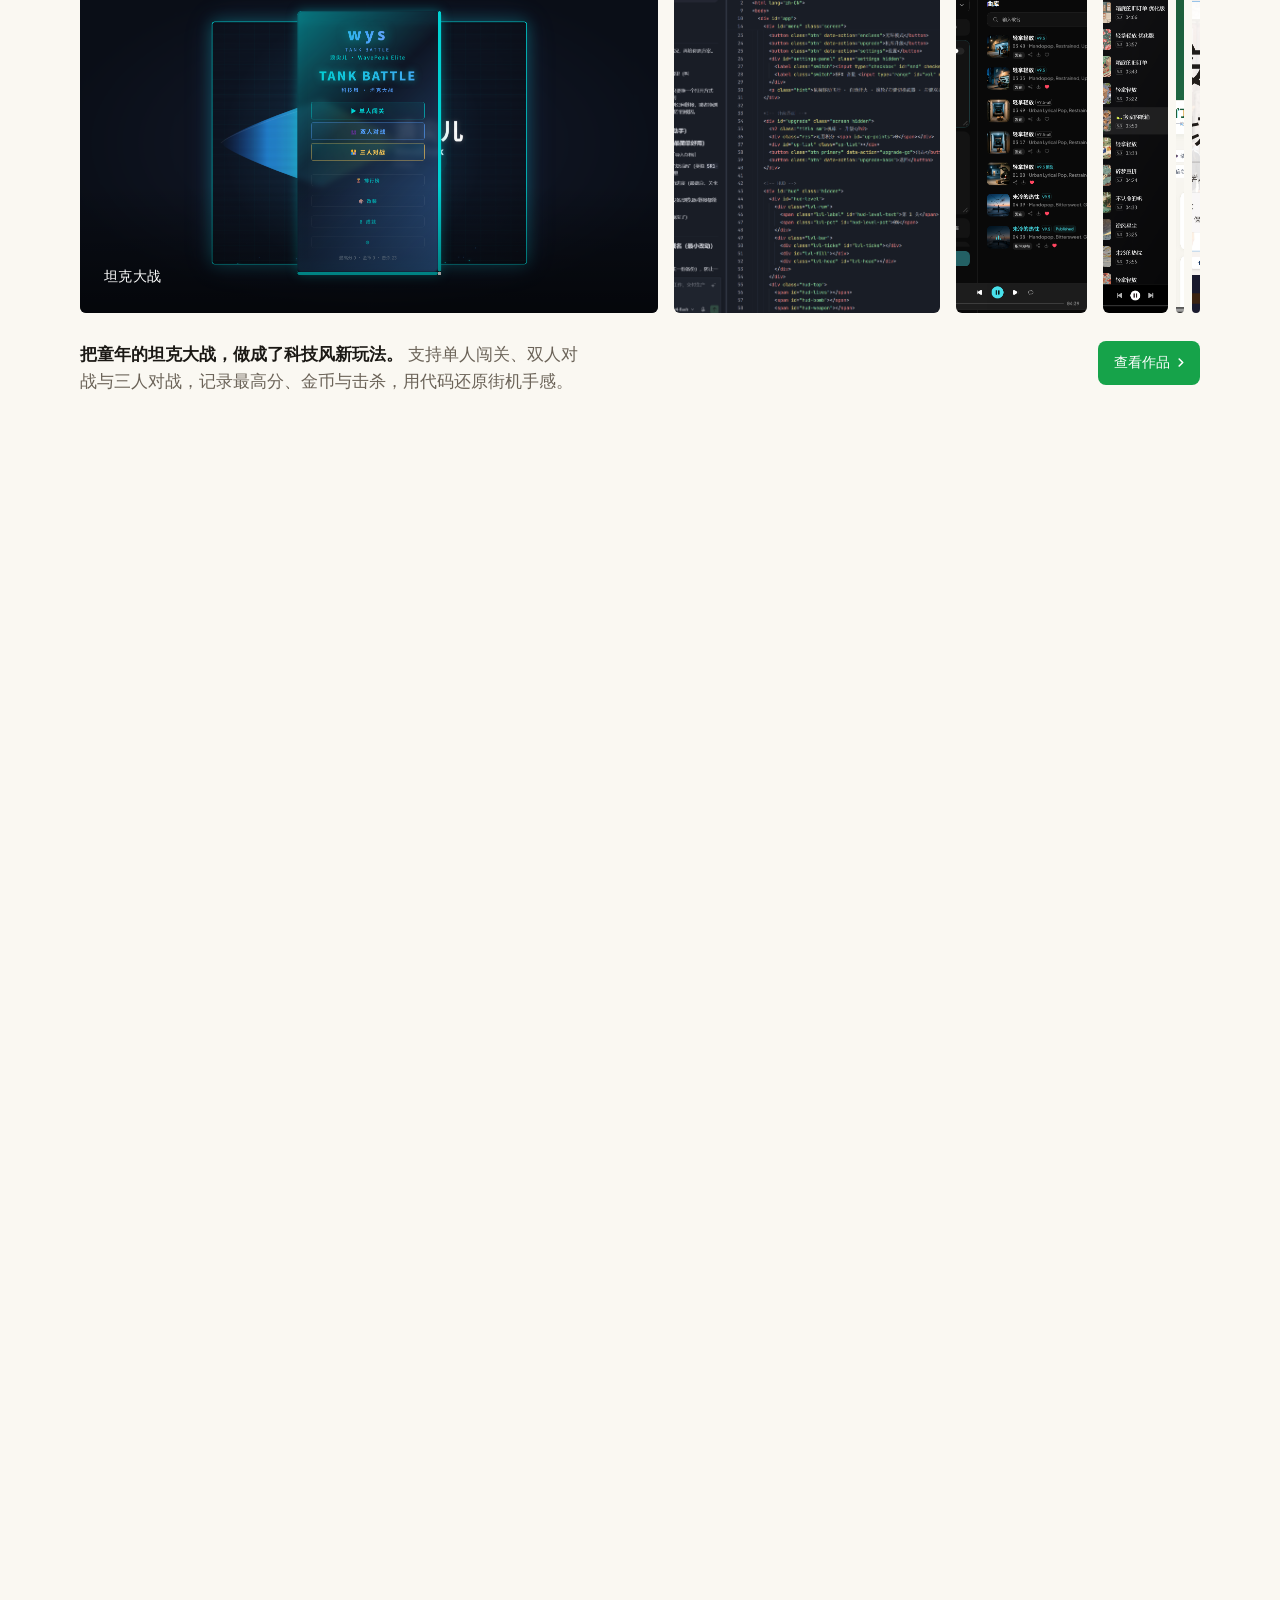
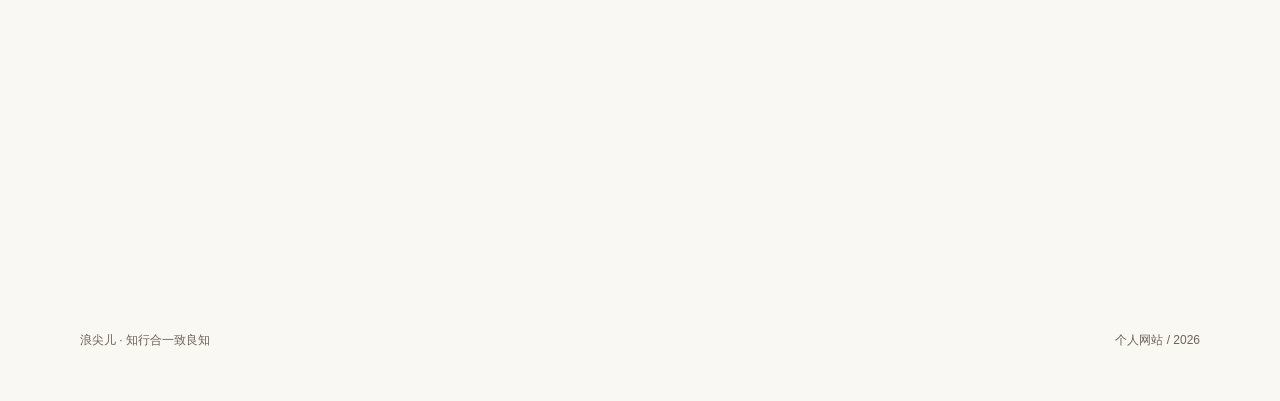
